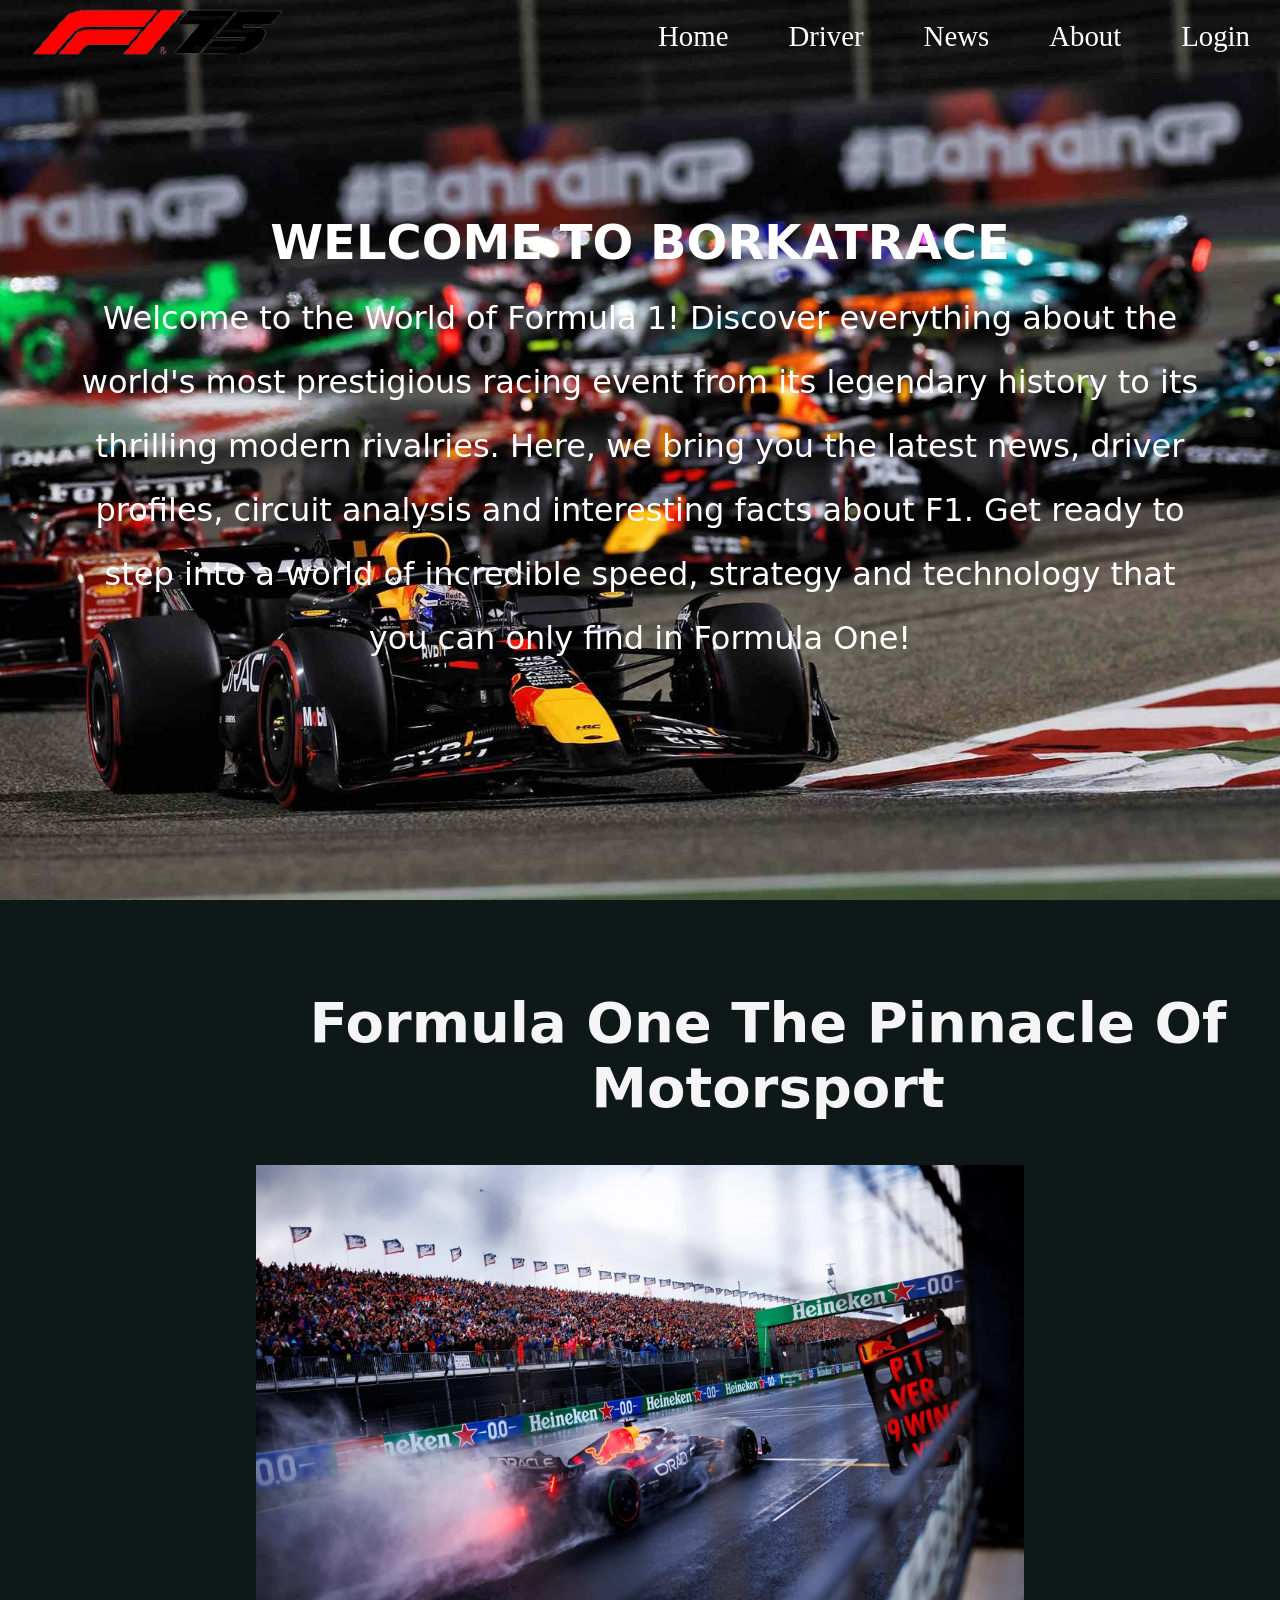
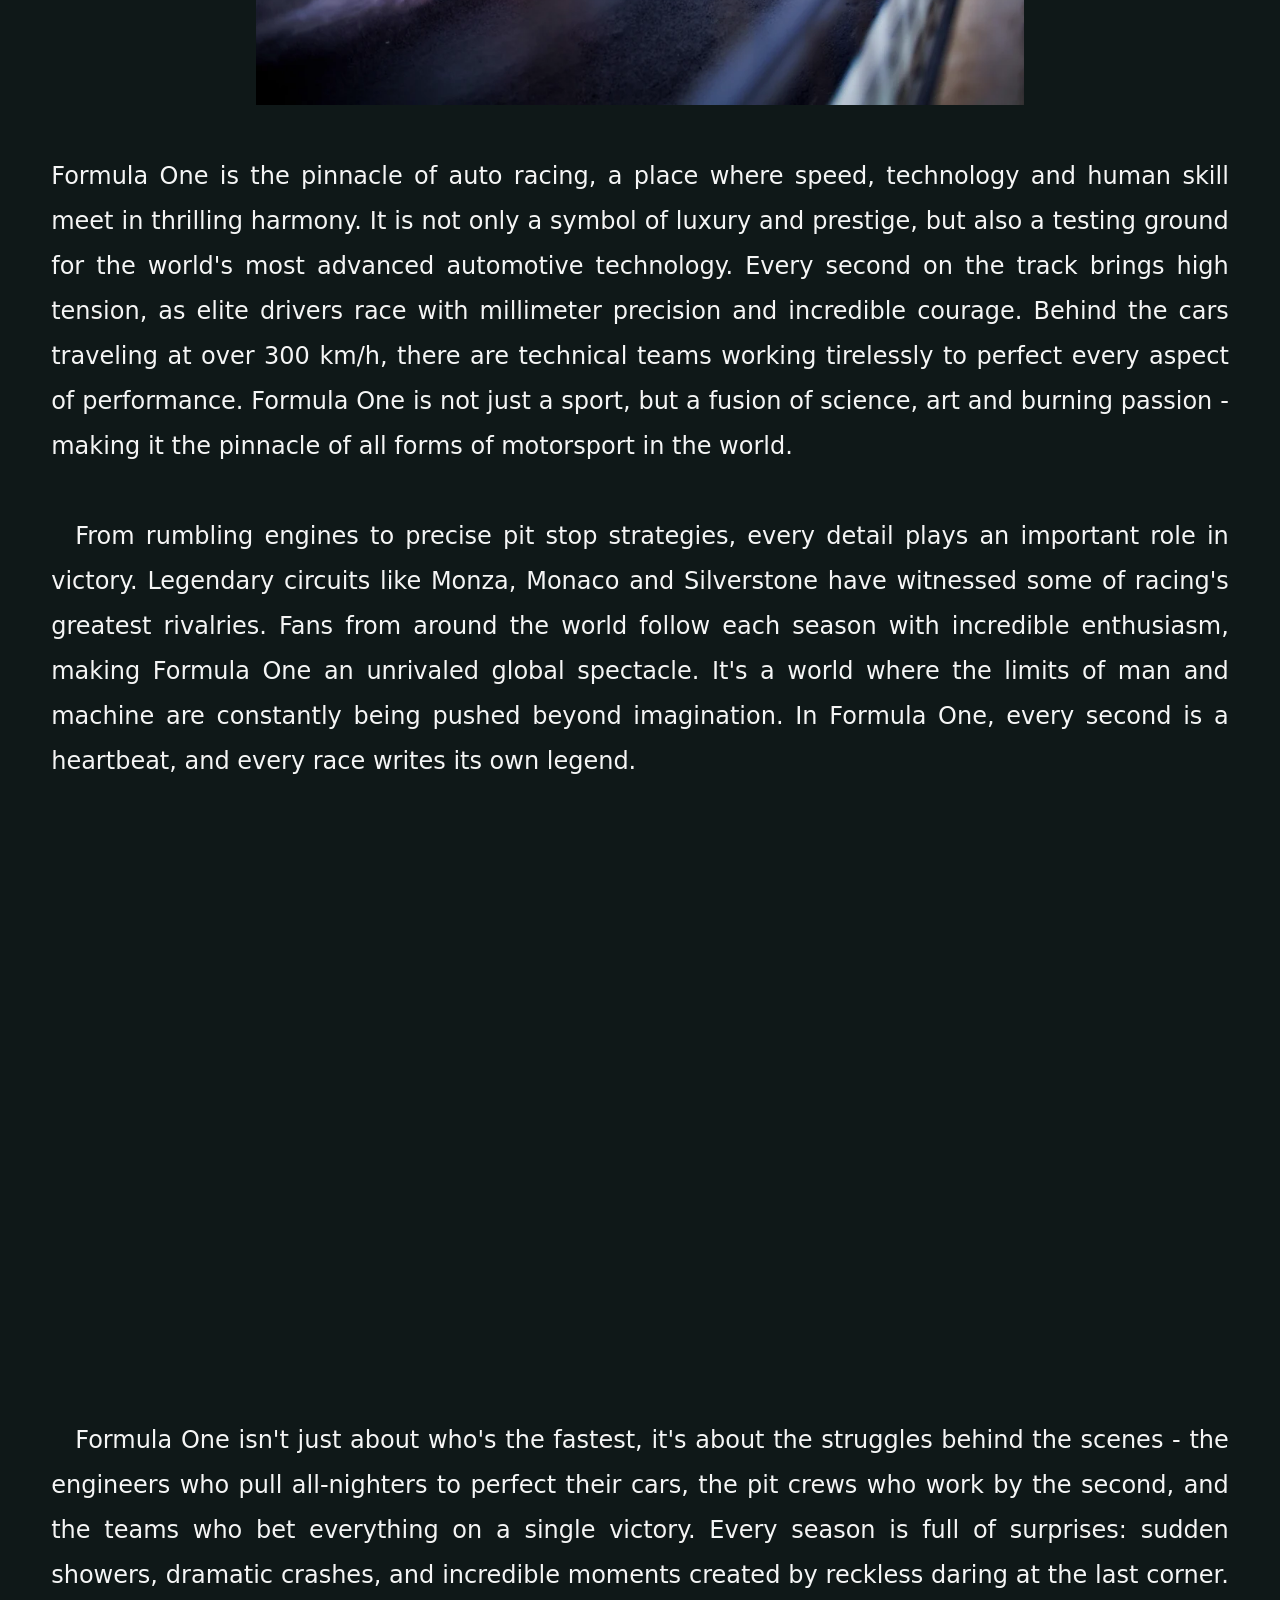
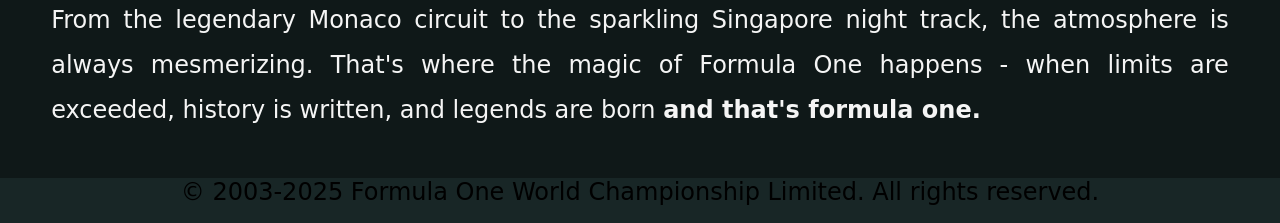
==== index.html @ 1b0d959b "First commit and Fixed the logic for the Driver API, flags, and navigation bar" ====
<!DOCTYPE html>
<html lang="en">
  <head>
    <meta charset="UTF-8" />
    <meta name="viewport" content="width=device-width, initial-scale=1.0" />
    <meta name="description" content="Welcome to BorkatRace - The ultimate Formula 1 portal with news, live driver standings, technical analysis, and racing insights." />
    <title>Home - BorkatRace</title>
    <link rel="stylesheet" href="CSS/style-one.css">
    <link rel="stylesheet" href="CSS/style-responsive.css">
  </head>
  <body>
    <header>
      <nav id="navbar">
        <ul class="side">
          <li>
            <a href="#" aria-label="Close menu"><img src="IMG/close-putih.svg" alt="tutup" /></a>
          </li>
          <li><a href="index.html">Home</a></li>
          <li><a href="HTML/driver.html">Driver</a></li>
          <li><a href="HTML/news.html">News</a></li>
          <li><a href="HTML/about.html">About</a></li>
          <li><a href="HTML/login.html">Login</a></li>
        </ul>
        <ul>
          <li>
            <a href="index.html"><img class="logo-f1" src="IMG/f1_75-removebg-preview.png" alt="F1 Logo" /></a>
          </li>
          <li class="hide-on-mobile"><a href="index.html">Home</a></li>
          <li class="hide-on-mobile"><a href="HTML/driver.html">Driver</a></li>
          <li class="hide-on-mobile"><a href="HTML/news.html">News</a></li>
          <li class="hide-on-mobile"><a href="HTML/about.html">About</a></li>
          <li class="hide-on-mobile"><a href="HTML/login.html">Login</a></li>
          <li class="daftar-menu">
            <a href="#" aria-label="Open menu"><img src="IMG/menu-putih.svg" alt="menu" /></a>
          </li>
        </ul>
      </nav>
    </header>
    <main>
      <section class="opening">
        <div class="opening2">
          <div class="opening3">
            <h1 class="judul-atas">Welcome To BorkatRace</h1>
            <div class="opening4">
              <p class="paragraf-pertama">
                Welcome to the World of Formula 1! Discover everything about the world's most prestigious racing event from its legendary history to its thrilling modern rivalries. Here, we bring you the latest news, driver profiles, circuit
                analysis and interesting facts about F1. Get ready to step into a world of incredible speed, strategy and technology that you can only find in Formula One!
              </p>
            </div>
          </div>
        </div>
      </section>
      <section class="video">
        <div class="video1">
          <h2 class="judul-bawah">Formula One The Pinnacle Of Motorsport</h2>
          <div class="foto">
            <img src="IMG/redbull-racing-4k.webp" alt="Red Bull Racing F1 Car" />
          </div>
          <p class="pertama">
            Formula One is the pinnacle of auto racing, a place where speed, technology and human skill meet in thrilling harmony. It is not only a symbol of luxury and prestige, but also a testing ground for the world's most advanced
            automotive technology. Every second on the track brings high tension, as elite drivers race with millimeter precision and incredible courage. Behind the cars traveling at over 300 km/h, there are technical teams working tirelessly
            to perfect every aspect of performance. Formula One is not just a sport, but a fusion of science, art and burning passion - making it the pinnacle of all forms of motorsport in the world.
          </p>
          <p class="kedua">
            From rumbling engines to precise pit stop strategies, every detail plays an important role in victory. Legendary circuits like Monza, Monaco and Silverstone have witnessed some of racing's greatest rivalries. Fans from around the
            world follow each season with incredible enthusiasm, making Formula One an unrivaled global spectacle. It's a world where the limits of man and machine are constantly being pushed beyond imagination. In Formula One, every second
            is a heartbeat, and every race writes its own legend.
          </p>
          <video class="video-bg" autoplay muted loop playsinline preload="metadata">
            <source src="IMG/zzz-zzz.mp4" type="video/mp4" />
            Browser Anda tidak mendukung video.
          </video>
          <p class="ketiga">
            Formula One isn't just about who's the fastest, it's about the struggles behind the scenes - the engineers who pull all-nighters to perfect their cars, the pit crews who work by the second, and the teams who bet everything on a
            single victory. Every season is full of surprises: sudden showers, dramatic crashes, and incredible moments created by reckless daring at the last corner. From the legendary Monaco circuit to the sparkling Singapore night track,
            the atmosphere is always mesmerizing. That's where the magic of Formula One happens - when limits are exceeded, history is written, and legends are born <b>and that's formula one.</b>
          </p>
        </div>
      </section>
    </main>
    <footer class="footer-element">
      <p>&copy; 2003-2025 Formula One World Championship Limited. All rights reserved.</p>
    </footer>
    <script src="JS/index.js"></script>
  </body>
</html>
---- CSS/style-one.css ----
/* HALAMAN UTAMA */

* {
  margin: 0;
  padding: 0;
  box-sizing: border-box;
}
body {
  font-family: system-ui, -apple-system, BlinkMacSystemFont, 'Segoe UI', Roboto, Oxygen, Ubuntu, Cantarell, 'Open Sans', 'Helvetica Neue', sans-serif;
  min-height: 100vh;
  max-width: 100%;
  background-color: #cccccc;
}
/* navigation */
.logo-f1 {
  height: 20vh;
  width: 20vw;
}
nav {
  font-family: Georgia, "Times New Roman", Times, serif;
  position: fixed;
  width: 100vw;
  box-shadow: 3px 3px 5px rgba(0, 0, 0, 0.1);
  background: rgba(255, 255, 255, 0);
  z-index: 999;
  transition: top 0.3s;
}
nav ul {
  width: 100%;
  list-style: none;
  display: flex;
  justify-content: flex-end;
  align-items: center;
}
nav li {
  height: 8vh;
  font-size: 5rem;
}
nav ul li a {
  height: 100%;
  padding: 0 30px;
  text-decoration: none;
  display: flex;
  align-items: center;
  color: #ffffff;
  font-size: 1.8rem;
}
nav a:hover {
  background-color: rgba(255, 255, 255, 0);
  color: rgb(43, 174, 255);
  border-bottom: solid;
}
nav li:first-child {
  margin-right: auto;
}
/* side */
.side {
  position: fixed;
  top: 0;
  right: 0;
  height: 100vh;
  width: 250px;
  z-index: 999;
  background-color: #ffffff00;
  backdrop-filter: blur(10px);
  box-shadow: -10px 0 10 px rgba(0, 0, 0, 0.2);
  display: none;
  flex-direction: column;
  align-items: flex-start;
  justify-content: flex-start;
}
.side li {
  width: 100%;
}
.side a {
  width: 100%;
  
}
.daftar-menu {
  display: none;
}
/* navigation end*/
/* background pertama */
.opening .opening2 .opening3 {
  background: linear-gradient(rgba(0, 0, 0, 0.3), rgba(0, 0, 0, 0.3));
  background: url("../IMG/backgroundmain.jpg") no-repeat;
  min-height: 100vh;
  min-width: 80vw;
  display: flex;
  flex-direction: column;
  align-items: center;
  justify-content: center;
  padding: 2rem;
  background-size: cover !important;
  background-position: center !important;
}
.opening .opening2 .opening3 .opening4 {
  text-align: center;
  max-width: 70rem;
}
.opening .opening2 .opening3 .paragraf-pertama {
  font-size: 2.5rem;
  font-weight: lighter;
  line-height: 1.8em;
  color: #ffffff;
  padding: 1rem 0;
}
.opening .opening2 .opening3 .judul-atas {
  font-size: 3rem;
  color: #ffffff;
  text-transform: uppercase;
  transition-delay: 0.2s;
}
/* background pertama */
/* video pada halaman utama*/
.video .video1 {
  background-color: rgb(15, 24, 24);
  min-width: 80vw;
}
/* video */
.video .video1 video {
  position: relative;
  left: 15vw;
  top: 5vh;
  width: 70vw;
  height: 60vh;
  z-index: 1;
}
/* video */
/* judul pinacle */
.video .video1 .judul-bawah {
  position: relative;
  top: 10vh;
  display: flex;
  padding-left: 13vw;
  font-size: 4.5rem;
  color: #f5f5f5;
}
/* judul pinacle */
.video .video1 .foto img {
  position: relative;
  left: 20vw;
  height: 60vh;
  width: 60vw;
  top: 15vh;
}
/* paragraf pertama */
.video .video1 .pertama {
  position: relative;
  padding-left: 4vw;
  padding-right: 4vw;
  padding-top: 20vh;
  line-height: 5vh;
  text-align: justify;
  color: #f5f5f5;
  font-size: 1.5rem;
}
/* paragraf pertama */
/* paragraf kedua */
.video .video1 .kedua {
  position: relative;
  padding-left: 4vw;
  padding-right: 4vw;
  padding-top: 5vh;
  text-indent: 1.5rem;
  line-height: 5vh;
  text-align: justify;
  color: #f5f5f5;
  font-size: 1.5rem;
}
/* paragraf kedua */
/* paragraf ketiga */
.video .video1 .ketiga {
  position: relative;
  padding-left: 4vw;
  padding-right: 4vw;
  padding-top: 10vh;
  padding-bottom: 5vh;
  text-indent: 1.5rem;
  line-height: 5vh;
  text-align: justify;
  color: #f5f5f5;
  font-size: 1.5rem;
}
/* paragraf ketiga */
/* image end */
.footer-element {
  background-color: rgb(24, 38, 38);
}
.footer-element p {
  font-size: 1.5rem;
  height: 5vh;
  text-align: center;
  vertical-align: middle;
}
/* footer end */
---- CSS/style-responsive.css ----
@media (max-width: 780px) {
  /* NAVIGATION BAR */
  .hide-on-mobile {
    display: none;
  }
  .daftar-menu {
    display: block;
    color: #f5f5f5;
  }
  .side {
    width: 100%;
  }
  .logo-f1 {
    width: 30vw;
  }
  /* NAVIGATION BAR */
}
@media (max-width: 320px) {
  /* HALAMAN HOME */
  .opening .opening2 .opening3 .opening4 .paragraf-pertama {
    font-size: 1rem;
    line-height: 1.5rem;
  }
  .opening .opening2 .opening3 .judul-atas {
    font-size: 2rem;
  }
  .video .video1 .judul-bawah {
    font-size: 2rem;
  }
  .video .video1 .foto img {
    position: relative;
    left: 10vw;
    height: 35vh;
    width: 82vw;
    top: 15vh;
  }
  .video .video1 .pertama {
    position: relative;
    padding-left: 4vw;
    padding-right: 4vw;
    padding-top: 20vh;
    text-indent: 1.5rem;
    text-align: justify;
    font-size: 1rem;
    font-weight: 100;
    line-height: 1.2rem;
    text-align: center;
  }
  .video .video1 .kedua {
    position: relative;
    padding-left: 4vw;
    padding-right: 4vw;
    padding-top: 10vh;
    text-indent: 1.5rem;
    text-align: justify;
    font-size: 1rem;
    font-weight: 100;
    line-height: 1.2rem;
    text-align: center;
  }
  .video .video1 .ketiga {
    position: relative;
    padding-left: 4vw;
    padding-right: 4vw;
    padding-top: 10vh;
    text-indent: 1.5rem;
    text-align: justify;
    font-size: 1rem;
    font-weight: 100;
    line-height: 1.2rem;
    text-align: center;
  }
  .video .video1 video {
    position: relative;
    left: 10vw;
    height: 35vh;
    width: 82vw;
    top: vh;
  }
  footer {
    height: 10vh;
  }
  .footer-element p {
    font-size: 1em;
    text-align: center;
  }
  /* HALAMAN HOME */
  /* HALAMAN DRIVER */
  main .background-table .background-table2 .cover-table table th,
  td {
    font-size: 1px;
  }
  h2 {
    position: relative;
    padding-left: 1vw;
    top: 8vh;
    text-align: center;
    padding-bottom: 5vh;
    font-size: 1.5rem;
  }
  h3 {
    padding-top: 7vh;
    padding-bottom: 2vh;
    padding-left: 5vw;
    font-size: 1.2rem;
    text-align: center;
  }
  ul .fact-inside {
    text-indent: 1.5rem;
    padding-left: 7vw;
    padding-right: 10vw;
    font-size: 1rem;
    text-align: center;
  }
  /* HALAMAN DRIVER */
  /* HALAMAN NEWS */
  .news-cover1 .news-cover2 h1 {
    position: relative;
    top: 10vh;
    padding-left: 6vw;
    font-size: 2rem;
    text-align: center;
  }
  main section .main-foto {
    position: relative;
    top: 18vh;
    padding-left: 6vw;
    width: 95vw;
    height: 30vh;
  }
  main section .second-foto {
    position: relative;
    width: 90vw;
    left: 5vw;
  }
  .news-cover1 .news-cover2 p {
    padding-left: 5vw;
    padding-top: 20vh;
    padding-bottom: 10vh;
    line-height: 4.5vh;
    font-size: 1rem;
    font-weight: 400;
    text-align: start;
  }
  /* HALAMAN NEWS */
  /* HALAMAN ABOUT */
  .about-satu .about-dua h2 {
    font-size: 1.5rem;
  }
  .about-satu .about-dua p {
    padding-left: 4vw;
    padding-right: 4vw;
    font-size: 1rem;
    text-align: center;
  }
  .about-satu .about-dua .paragraf-about {
    padding-top: 5vh;
  }
  .about-satu .kritik-saran .kritik-saran1 h2 {
    font-size: 1.5rem;
    position: relative;
    left: 0;
  }
  .about-satu .kritik-saran .kritik-saran1 .type-pertama {
    font-size: 1em;
    min-width: 40vw;
    left: 0vw;
  }
  .about-satu .kritik-saran button {
    font-size: 10px;
    width: 10vw;
  }
  .about-satu .kritik-saran .kritik-saran1 .text-area {
    font-size: 1rem;
    width: 40vw;
    max-height: 25vh;
  }
  .about-satu .about-dua p {
    padding-left: 4vw;
    padding-right: 4vw;
    font-size: 1.2rem;
    text-align: center;
  }
  .about-satu .kritik-saran .kritik-saran1 {
    position: relative;
    width: 50vw;
    left: 0;
  }
  .about-satu .about-dua .paragraf-about p {
    padding-left: 0vw;
    padding-right: 0vw;
    font-size: 1rem;
  }
  .about-satu .about-dua h2 {
    padding-right: 0vw;
    padding-left: 0vw;
    font-size: 1rem;
  }
  .about-satu .kritik-saran .kritik-saran1 input::placeholder {
    font-size: 11px;
  }
  .about-satu .kritik-saran .kritik-saran1 textarea::placeholder {
    font-size: 11px;
  }
  /* HALAMAN ABOUT */
}

@media (min-width: 1024px) {
  /* HALAMAN HOME */
  .opening .opening2 .opening3 .opening4 .paragraf-pertama {
    font-size: 2rem;
    line-height: 2em;
  }
  .video .video1 .judul-bawah {
    position: relative;
    top: 10vh;
    display: flex;
    padding-left: 20vw;
    font-size: 3.5rem;
    text-align: center;
  }
  .footer-element p {
    font-size: 1.5rem;
  }
  /* HALAMAN HOME */
  /* HALAMAN NEWS */
  .news-cover1 .news-cover2 h1 {
    position: absolute;
    font-size: 5rem;
    top: 20vh;
  }
  /* HALAMAN NEWS */
  /* HALAMAN ABOUT */
  .about-satu .about-dua h2 {
    font-size: 2rem;
  }
  .about-satu .about-dua p {
    padding-left: 4vw;
    padding-right: 4vw;
    font-size: 1.5rem;
    text-align: center;
  }
  .kritik-saran .kritik-saran1 h2 {
    position: relative;
    left: 8vw;
    font-size: 2rem;
  }
  .about-satu .kritik-saran .type-pertama {
    font-size: 1rem;
  }
  .about-satu .kritik-saran button {
    font-size: 1em;
  }
  .about-satu .kritik-saran .text-area {
    font-size: 1rem;
  }
  /* HALAMAN ABOUT */
}
@media (max-width: 480px) {
  /* HALAMAN NEWS */
  .news-cover1 .news-cover2 h1 {
    position: relative;
    top: 10vh;
    padding-left: 6vw;
    font-size: 2rem;
    text-align: center;
  }
  main section .main-foto {
    position: relative;
    top: 18vh;
    padding-left: 6vw;
    width: 95vw;
    height: 30vh;
  }
  main section .second-foto {
    position: relative;
    width: 90vw;
    left: 5vw;
  }
  .news-cover1 .news-cover2 p {
    padding-left: 5vw;
    padding-top: 20vh;
    padding-bottom: 10vh;
    line-height: 4.5vh;
    font-size: 1rem;
    font-weight: 400;
    text-align: start;
  }
  /* HALAMAN NEWS */
  /* Halaman about */
  .about-satu .about-dua h2 {
    font-size: 1.5rem;
  }
  .about-satu .about-dua p {
    padding-left: 4vw;
    padding-right: 4vw;
    font-size: 1rem;
    text-align: center;
  }
  .about-satu .kritik-saran .kritik-saran1 {
    min-width: 70vw;
    min-height: 70vh;
    left: 15vw;
  }
  .kritik-saran .kritik-saran1 h2 {
    position: relative;
    font-size: 1.5rem;
  }
  .about-satu .kritik-saran .type-pertama {
    width: 30vw;
    left: 15vw;
  }
  .about-satu .kritik-saran button {
    min-width: 15vw;
    min-height: 4vw;
    font-size: 12px;
  }
  .about-satu .kritik-saran .text-area {
    width: 20vw;
    height: 25vh;
    left: 5vw;
  }
  .opening .opening2 .opening3 .opening4 .paragraf-pertama {
    font-size: 1.2rem;
  }
  .opening .opening2 .opening3 .judul-atas {
    font-size: 1.5rem;
  }
  .about-satu .kritik-saran .kritik-saran1 input::placeholder {
    font-size: 12px;
  }
  .about-satu .kritik-saran .kritik-saran1 textarea::placeholder {
    font-size: 12px;
  }
  /* Halaman about */
  /* HALAMAN DRIVER */
  main .background-table .background-table2 .cover-table table {
    max-width: 10vw;
  }
  main .background-table .background-table2 .cover-table table th,
  td {
    font-size: 1rem;
  }
  main .fact .fact-first ul h3 {
    font-size: 1.5rem;
  }
  main .fact .fact-first ul li {
    font-size: 1rem;
  }
  main header .judul-fact {
    font-size: 2rem;
  }
  /* HALAMAN DRIVER */
  /* HALAMAN HOME */
  .video .video1 .foto img {
    width: 72vw;
    left: 15vw;
    height: 40vh;
  }
  .video .video1 .judul-bawah {
    font-size: 2rem;
    left: 0;
  }
  .video .video1 .pertama {
    font-size: 1rem;
  }
  .video .video1 .kedua {
    font-size: 1rem;
  }
  .video .video1 .ketiga {
    font-size: 1rem;
  }
  .footer-element p {
    font-size: 1rem;
  }
  /* HALAMAN HOME */
}
@media (max-width: 768px) {
  /* HALAMAN ABOUT */
  .kritik-saran .kritik-saran1 h2 {
    position: relative;
    left: 15vw;
    font-size: 1.8rem;
  }
  .about-satu .kritik-saran .type-pertama {
    font-size: 1em;
    min-width: 25vw;
    left: 10vw;
  }
  .about-satu .kritik-saran button {
    font-size: 10px;
    width: 10vw;
  }
  .about-satu .kritik-saran .text-area {
    font-size: 1rem;
    min-width: 35vw;
    min-height: 15vw;
    left: 5vw;
  }
  .about-satu .about-dua h2 {
    font-size: 2rem;
  }
  .about-satu .about-dua p {
    padding-left: 4vw;
    padding-right: 4vw;
    font-size: 1.2rem;
    text-align: center;
  }
  .about-satu .kritik-saran .kritik-saran1 {
    min-width: 45vw;
    min-height: 65vh;
    left: 30vw;
  }
  /* HALAMAN ABOUT */
  /* HALAMAN NEWS */
  main .news-cover1 .news-cover2 h1 {
    font-size: 3rem;
  }
  /* HALAMAN NEWS */
  /* HALAMAN HOME */
  .opening .opening2 .opening3 .opening4 .paragraf-pertama {
    font-size: 1.5rem;
  }
  .video .video1 .pertama {
    font-size: 1rem;
  }
  .video .video1 .kedua {
    font-size: 1rem;
  }
  .video .video1 .ketiga {
    font-size: 1rem;
  }
  .video .video1 .judul-bawah {
    font-size: 2.5rem;
  }
  .footer-element p {
    font-size: 1rem;
  }
  /* HALAMAN HOME */
  /* HALAMAN DRIVER */
  main .background-table .background-table2 .cover-table table th,
  td {
    font-size: 1rem;
  }
  main .fact .fact-first ul h3 {
    font-size: 1.5rem;
  }
  main .fact .fact-first ul li {
    font-size: 1rem;
  }
  main header .judul-fact {
    font-size: 2rem;
  }
  /* HALAMAN DRIVER */
  /* HALAMAN NEWS */
  .news-cover1 .news-cover2 p {
    font-size: 1.2rem;
  }
  /* HALAMAN NEWS */
  /* HALAMAN ABOUT */
  .about-satu .kritik-saran .kritik-saran1 input::placeholder {
    font-size: 11px;
  }
  .about-satu .kritik-saran .kritik-saran1 textarea::placeholder {
    font-size: 11px;
  }
  /* HALAMAN ABOUT */
}
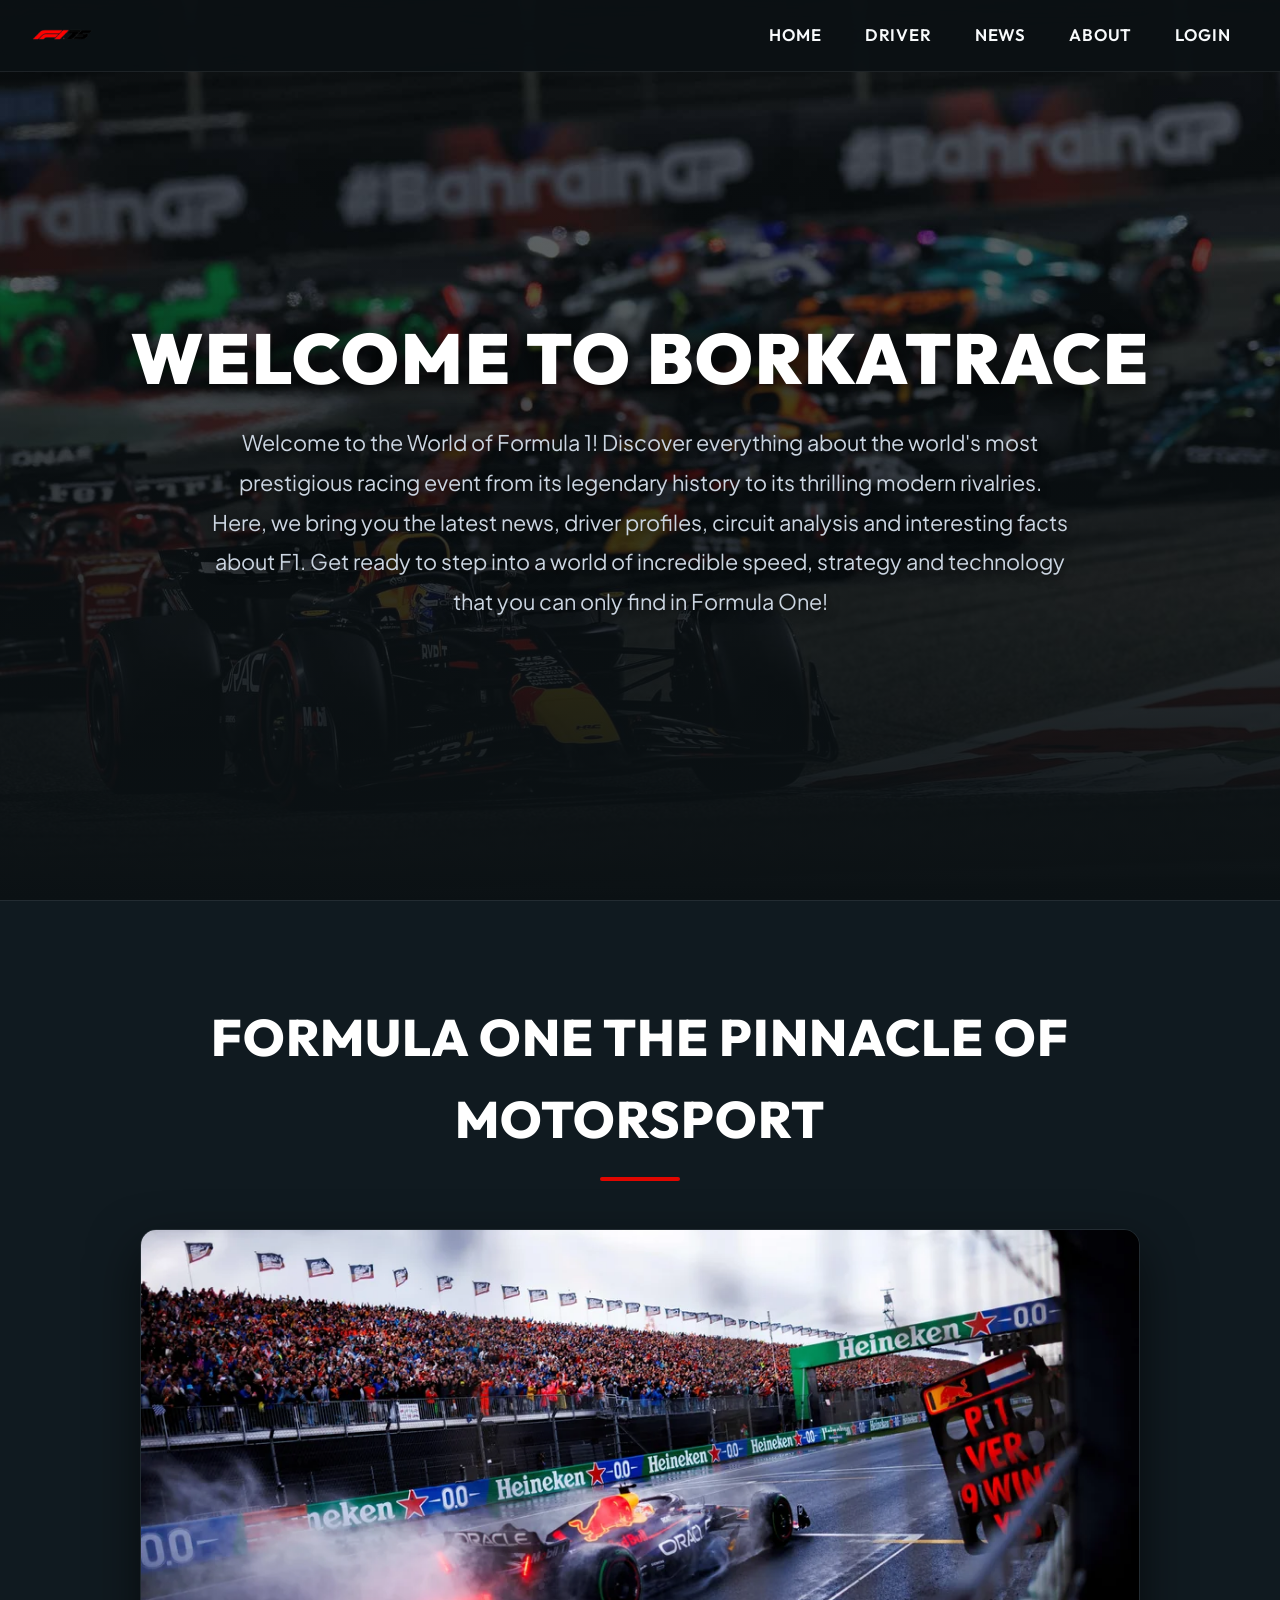
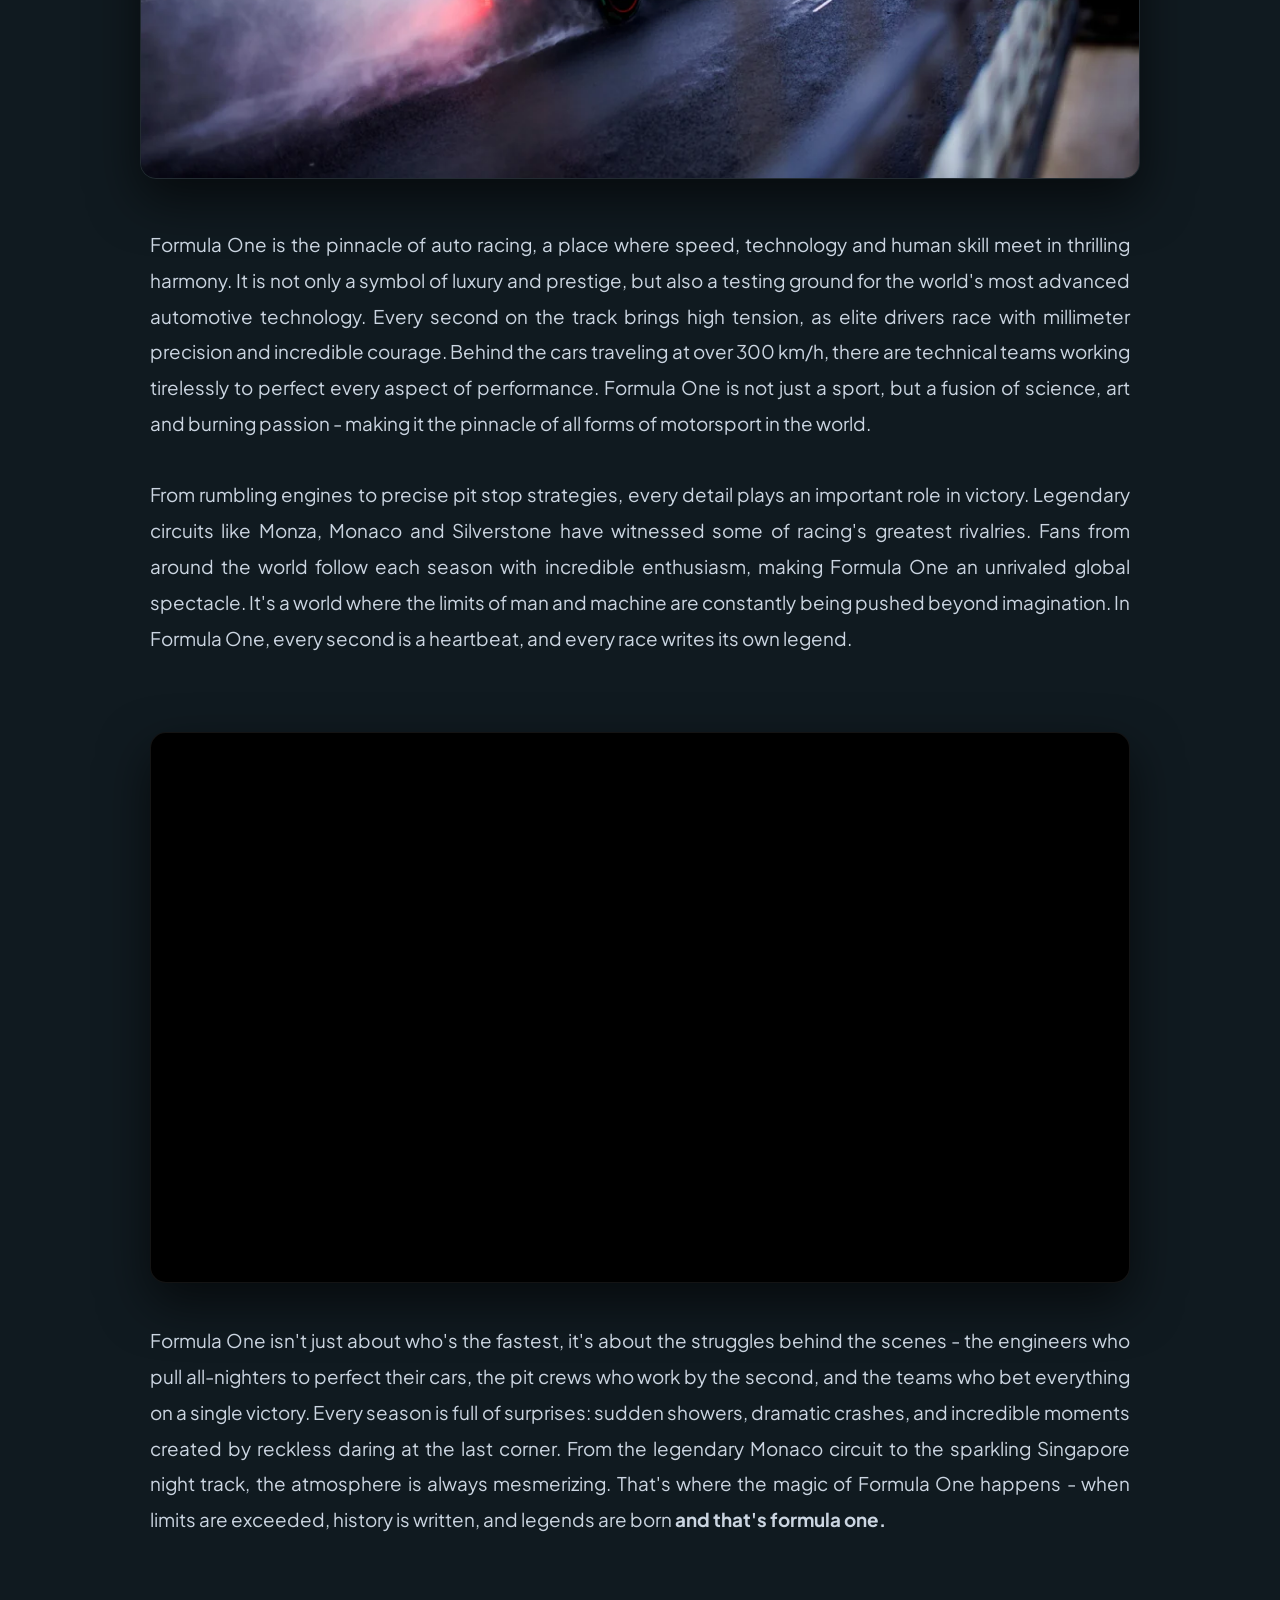
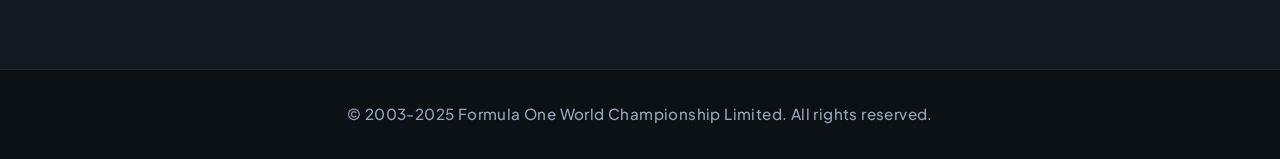
==== commit 708c36ba: "Update Search" ====
--- a/index.html
+++ b/index.html
@@ -9,33 +9,45 @@
     <link rel="stylesheet" href="CSS/style-responsive.css">
   </head>
   <body>
-    <header>
-      <nav id="navbar">
-        <ul class="side">
-          <li>
-            <a href="#" aria-label="Close menu"><img src="IMG/close-putih.svg" alt="tutup" /></a>
-          </li>
+    <!-- Site Header with Decoupled Mobile Sidebar -->
+    <header class="site-header">
+      <nav class="navbar" id="navbar">
+        <div class="nav-container">
+          <a href="index.html" class="nav-logo" aria-label="BorkatRace Home">
+            <img class="logo-f1" src="IMG/f1_75-removebg-preview.png" alt="F1 Logo" />
+          </a>
+          <ul class="nav-links">
+            <li><a href="index.html">Home</a></li>
+            <li><a href="HTML/driver.html">Driver</a></li>
+            <li><a href="HTML/news.html">News</a></li>
+            <li><a href="HTML/about.html">About</a></li>
+            <li><a href="HTML/login.html">Login</a></li>
+          </ul>
+          <button class="menu-toggle-btn" id="menu-toggle-btn" aria-label="Open mobile menu" aria-expanded="false">
+            <img src="IMG/menu-putih.svg" alt="Menu" />
+          </button>
+        </div>
+      </nav>
+
+      <!-- Mobile Sidebar Drawer (Closed by Default) -->
+      <aside class="mobile-sidebar" id="mobile-sidebar" aria-hidden="true">
+        <div class="sidebar-header">
+          <span class="sidebar-title">Menu</span>
+          <button class="sidebar-close-btn" id="sidebar-close-btn" aria-label="Close mobile menu">
+            <img src="IMG/close-putih.svg" alt="Tutup" />
+          </button>
+        </div>
+        <ul class="sidebar-links">
           <li><a href="index.html">Home</a></li>
           <li><a href="HTML/driver.html">Driver</a></li>
           <li><a href="HTML/news.html">News</a></li>
           <li><a href="HTML/about.html">About</a></li>
           <li><a href="HTML/login.html">Login</a></li>
         </ul>
-        <ul>
-          <li>
-            <a href="index.html"><img class="logo-f1" src="IMG/f1_75-removebg-preview.png" alt="F1 Logo" /></a>
-          </li>
-          <li class="hide-on-mobile"><a href="index.html">Home</a></li>
-          <li class="hide-on-mobile"><a href="HTML/driver.html">Driver</a></li>
-          <li class="hide-on-mobile"><a href="HTML/news.html">News</a></li>
-          <li class="hide-on-mobile"><a href="HTML/about.html">About</a></li>
-          <li class="hide-on-mobile"><a href="HTML/login.html">Login</a></li>
-          <li class="daftar-menu">
-            <a href="#" aria-label="Open menu"><img src="IMG/menu-putih.svg" alt="menu" /></a>
-          </li>
-        </ul>
-      </nav>
+      </aside>
+      <div class="sidebar-backdrop" id="sidebar-backdrop"></div>
     </header>
+
     <main>
       <section class="opening">
         <div class="opening2">
@@ -50,6 +62,7 @@
           </div>
         </div>
       </section>
+
       <section class="video">
         <div class="video1">
           <h2 class="judul-bawah">Formula One The Pinnacle Of Motorsport</h2>
@@ -78,9 +91,11 @@
         </div>
       </section>
     </main>
+
     <footer class="footer-element">
       <p>&copy; 2003-2025 Formula One World Championship Limited. All rights reserved.</p>
     </footer>
+
     <script src="JS/index.js"></script>
   </body>
 </html>
--- a/CSS/style-one.css
+++ b/CSS/style-one.css
@@ -1,196 +1,441 @@
-/* HALAMAN UTAMA */
+/* ===================================================
+   BORKATRACE - GLOBAL DESIGN SYSTEM & MAIN STYLES
+   =================================================== */
+
+@import url('https://fonts.googleapis.com/css2?family=Outfit:wght@400;500;600;700;800;900&family=Plus+Jakarta+Sans:wght@400;500;600;700&display=swap');
+
+:root {
+  --f1-red: #e10600;
+  --f1-red-hover: #ff1e19;
+  --f1-black: #0b1114;
+  --f1-dark: #101a20;
+  --f1-surface: #17242c;
+  --f1-card-bg: rgba(23, 36, 44, 0.85);
+  --f1-border: rgba(255, 255, 255, 0.08);
+  --f1-border-focus: rgba(225, 6, 0, 0.5);
+  --text-main: #f8fafc;
+  --text-secondary: #cbd5e1;
+  --text-muted: #94a3b8;
+  --font-heading: 'Outfit', -apple-system, BlinkMacSystemFont, sans-serif;
+  --font-body: 'Plus Jakarta Sans', -apple-system, BlinkMacSystemFont, sans-serif;
+  --nav-height: 72px;
+  --transition: all 0.25s cubic-bezier(0.16, 1, 0.3, 1);
+}
 
 * {
   margin: 0;
   padding: 0;
   box-sizing: border-box;
 }
+
+html {
+  scroll-behavior: smooth;
+}
+
 body {
-  font-family: system-ui, -apple-system, BlinkMacSystemFont, 'Segoe UI', Roboto, Oxygen, Ubuntu, Cantarell, 'Open Sans', 'Helvetica Neue', sans-serif;
+  font-family: var(--font-body);
+  background-color: var(--f1-black);
+  color: var(--text-main);
   min-height: 100vh;
-  max-width: 100%;
-  background-color: #cccccc;
-}
-/* navigation */
+  line-height: 1.6;
+  overflow-x: hidden;
+}
+
+body.nav-locked {
+  overflow: hidden;
+}
+
+/* ===================================================
+   GLOBAL NAVIGATION BAR (DECOUPLED ARCHITECTURE)
+   =================================================== */
+
+.site-header {
+  position: relative;
+  z-index: 1000;
+}
+
+.navbar {
+  position: fixed;
+  top: 0;
+  left: 0;
+  width: 100%;
+  height: var(--nav-height);
+  background: rgba(11, 17, 20, 0.92);
+  backdrop-filter: blur(16px);
+  -webkit-backdrop-filter: blur(16px);
+  border-bottom: 1px solid var(--f1-border);
+  z-index: 1000;
+  transition: transform 0.3s ease, background 0.3s ease;
+  transform: translateY(0);
+}
+
+.navbar.navbar-hidden {
+  transform: translateY(-100%);
+}
+
+.nav-container {
+  width: 100%;
+  max-width: 1280px;
+  height: 100%;
+  margin: 0 auto;
+  padding: 0 2rem;
+  display: flex;
+  align-items: center;
+  justify-content: space-between;
+}
+
+.nav-logo {
+  display: flex;
+  align-items: center;
+  text-decoration: none;
+}
+
 .logo-f1 {
-  height: 20vh;
-  width: 20vw;
-}
-nav {
-  font-family: Georgia, "Times New Roman", Times, serif;
-  position: fixed;
-  width: 100vw;
-  box-shadow: 3px 3px 5px rgba(0, 0, 0, 0.1);
-  background: rgba(255, 255, 255, 0);
-  z-index: 999;
-  transition: top 0.3s;
-}
-nav ul {
-  width: 100%;
+  height: 38px;
+  width: auto;
+  object-fit: contain;
+  transition: var(--transition);
+  display: block;
+}
+
+.logo-f1:hover {
+  transform: scale(1.05);
+}
+
+/* Desktop Navigation Links */
+.nav-links {
+  display: flex;
+  align-items: center;
+  gap: 0.5rem;
   list-style: none;
-  display: flex;
-  justify-content: flex-end;
-  align-items: center;
-}
-nav li {
-  height: 8vh;
-  font-size: 5rem;
-}
-nav ul li a {
-  height: 100%;
-  padding: 0 30px;
+  margin: 0;
+  padding: 0;
+}
+
+.nav-links li a {
+  color: var(--text-main);
   text-decoration: none;
-  display: flex;
-  align-items: center;
-  color: #ffffff;
-  font-size: 1.8rem;
-}
-nav a:hover {
-  background-color: rgba(255, 255, 255, 0);
-  color: rgb(43, 174, 255);
-  border-bottom: solid;
-}
-nav li:first-child {
-  margin-right: auto;
-}
-/* side */
-.side {
+  font-family: var(--font-heading);
+  font-weight: 600;
+  font-size: 1.05rem;
+  text-transform: uppercase;
+  letter-spacing: 0.8px;
+  padding: 0.6rem 1.1rem;
+  border-radius: 6px;
+  position: relative;
+  transition: var(--transition);
+}
+
+.nav-links li a:hover {
+  color: var(--f1-red);
+  background: rgba(225, 6, 0, 0.08);
+}
+
+.nav-links li a::after {
+  content: '';
+  position: absolute;
+  bottom: 4px;
+  left: 50%;
+  width: 0;
+  height: 2px;
+  background-color: var(--f1-red);
+  transition: var(--transition);
+  transform: translateX(-50%);
+}
+
+.nav-links li a:hover::after {
+  width: 60%;
+}
+
+/* Mobile Hamburger Button (Header Top Right) */
+.menu-toggle-btn {
+  display: none;
+  background: transparent;
+  border: none;
+  cursor: pointer;
+  padding: 8px;
+  border-radius: 8px;
+  align-items: center;
+  justify-content: center;
+  transition: var(--transition);
+}
+
+.menu-toggle-btn:hover {
+  background: rgba(255, 255, 255, 0.08);
+}
+
+.menu-toggle-btn img {
+  width: 28px;
+  height: 28px;
+  display: block;
+}
+
+/* ===================================================
+   MOBILE SIDEBAR DRAWER (CLOSED BY DEFAULT)
+   =================================================== */
+
+.mobile-sidebar {
   position: fixed;
   top: 0;
   right: 0;
   height: 100vh;
-  width: 250px;
-  z-index: 999;
-  background-color: #ffffff00;
-  backdrop-filter: blur(10px);
-  box-shadow: -10px 0 10 px rgba(0, 0, 0, 0.2);
-  display: none;
+  width: 300px;
+  max-width: 85vw;
+  background: rgba(15, 24, 30, 0.98);
+  backdrop-filter: blur(24px);
+  -webkit-backdrop-filter: blur(24px);
+  border-left: 1px solid var(--f1-border);
+  box-shadow: -12px 0 40px rgba(0, 0, 0, 0.7);
+  z-index: 1100;
+  transform: translateX(100%);
+  visibility: hidden;
+  transition: transform 0.3s cubic-bezier(0.16, 1, 0.3, 1), visibility 0.3s ease;
+  display: flex;
   flex-direction: column;
-  align-items: flex-start;
-  justify-content: flex-start;
-}
-.side li {
-  width: 100%;
-}
-.side a {
-  width: 100%;
-  
-}
-.daftar-menu {
-  display: none;
-}
-/* navigation end*/
-/* background pertama */
-.opening .opening2 .opening3 {
-  background: linear-gradient(rgba(0, 0, 0, 0.3), rgba(0, 0, 0, 0.3));
-  background: url("../IMG/backgroundmain.jpg") no-repeat;
-  min-height: 100vh;
-  min-width: 80vw;
-  display: flex;
-  flex-direction: column;
-  align-items: center;
-  justify-content: center;
-  padding: 2rem;
-  background-size: cover !important;
-  background-position: center !important;
-}
-.opening .opening2 .opening3 .opening4 {
-  text-align: center;
-  max-width: 70rem;
-}
-.opening .opening2 .opening3 .paragraf-pertama {
-  font-size: 2.5rem;
-  font-weight: lighter;
-  line-height: 1.8em;
-  color: #ffffff;
-  padding: 1rem 0;
-}
-.opening .opening2 .opening3 .judul-atas {
-  font-size: 3rem;
+  padding: 1.5rem;
+}
+
+.mobile-sidebar.is-open {
+  transform: translateX(0);
+  visibility: visible;
+}
+
+.sidebar-header {
+  display: flex;
+  justify-content: space-between;
+  align-items: center;
+  padding-bottom: 1.2rem;
+  border-bottom: 1px solid var(--f1-border);
+  margin-bottom: 1.5rem;
+}
+
+.sidebar-title {
+  font-family: var(--font-heading);
+  font-size: 1.25rem;
+  font-weight: 800;
   color: #ffffff;
   text-transform: uppercase;
-  transition-delay: 0.2s;
-}
-/* background pertama */
-/* video pada halaman utama*/
+  letter-spacing: 1px;
+}
+
+.sidebar-close-btn {
+  background: transparent;
+  border: none;
+  cursor: pointer;
+  padding: 6px;
+  border-radius: 6px;
+  display: flex;
+  align-items: center;
+  justify-content: center;
+  transition: var(--transition);
+}
+
+.sidebar-close-btn:hover {
+  background: rgba(255, 255, 255, 0.1);
+}
+
+.sidebar-close-btn img {
+  width: 24px;
+  height: 24px;
+}
+
+.sidebar-links {
+  list-style: none;
+  padding: 0;
+  margin: 0;
+  display: flex;
+  flex-direction: column;
+  gap: 0.6rem;
+}
+
+.sidebar-links li a {
+  display: block;
+  width: 100%;
+  padding: 0.9rem 1.2rem;
+  font-family: var(--font-heading);
+  font-size: 1.15rem;
+  font-weight: 600;
+  color: var(--text-main);
+  text-decoration: none;
+  border-radius: 8px;
+  transition: var(--transition);
+}
+
+.sidebar-links li a:hover {
+  background: rgba(225, 6, 0, 0.15);
+  color: var(--f1-red);
+  transform: translateX(4px);
+}
+
+/* Sidebar Backdrop Overlay */
+.sidebar-backdrop {
+  position: fixed;
+  inset: 0;
+  background: rgba(0, 0, 0, 0.65);
+  backdrop-filter: blur(4px);
+  -webkit-backdrop-filter: blur(4px);
+  z-index: 1050;
+  opacity: 0;
+  visibility: hidden;
+  transition: opacity 0.3s ease, visibility 0.3s ease;
+}
+
+.sidebar-backdrop.is-active {
+  opacity: 1;
+  visibility: visible;
+}
+
+/* ===================================================
+   HOMEPAGE: HERO SECTION
+   =================================================== */
+
+.opening {
+  position: relative;
+  min-height: 100vh;
+  display: flex;
+  align-items: center;
+  justify-content: center;
+  background: linear-gradient(180deg, rgba(11, 17, 20, 0.55) 0%, rgba(11, 17, 20, 0.88) 75%, var(--f1-black) 100%),
+              url("../IMG/backgroundmain.jpg") no-repeat center center;
+  background-size: cover;
+  padding: calc(var(--nav-height) + 2rem) 2rem 4rem 2rem;
+}
+
+.opening .opening2 {
+  width: 100%;
+  max-width: 1050px;
+  margin: 0 auto;
+}
+
+.opening .opening3 {
+  text-align: center;
+  display: flex;
+  flex-direction: column;
+  align-items: center;
+}
+
+.opening .judul-atas {
+  font-family: var(--font-heading);
+  font-size: clamp(2.5rem, 5.5vw, 4.4rem);
+  font-weight: 900;
+  text-transform: uppercase;
+  letter-spacing: 2px;
+  color: #ffffff;
+  margin-bottom: 1.5rem;
+  text-shadow: 0 4px 24px rgba(0, 0, 0, 0.85);
+  line-height: 1.15;
+}
+
+.opening .paragraf-pertama {
+  font-size: clamp(1.15rem, 1.8vw, 1.35rem);
+  font-weight: 400;
+  line-height: 1.85;
+  color: var(--text-secondary);
+  max-width: 860px;
+  margin: 0 auto;
+  text-shadow: 0 2px 12px rgba(0, 0, 0, 0.7);
+}
+
+/* ===================================================
+   HOMEPAGE: STORY & VIDEO SECTION
+   =================================================== */
+
+.video {
+  background-color: var(--f1-dark);
+  padding: 6rem 2rem;
+  border-top: 1px solid var(--f1-border);
+}
+
 .video .video1 {
-  background-color: rgb(15, 24, 24);
-  min-width: 80vw;
-}
-/* video */
-.video .video1 video {
+  max-width: 1100px;
+  margin: 0 auto;
+  display: flex;
+  flex-direction: column;
+  align-items: center;
+}
+
+.video .judul-bawah {
+  font-family: var(--font-heading);
+  font-size: clamp(2.2rem, 4vw, 3.2rem);
+  font-weight: 800;
+  text-align: center;
+  color: #ffffff;
+  margin-bottom: 3rem;
   position: relative;
-  left: 15vw;
-  top: 5vh;
-  width: 70vw;
-  height: 60vh;
-  z-index: 1;
-}
-/* video */
-/* judul pinacle */
-.video .video1 .judul-bawah {
-  position: relative;
-  top: 10vh;
-  display: flex;
-  padding-left: 13vw;
-  font-size: 4.5rem;
-  color: #f5f5f5;
-}
-/* judul pinacle */
-.video .video1 .foto img {
-  position: relative;
-  left: 20vw;
-  height: 60vh;
-  width: 60vw;
-  top: 15vh;
-}
-/* paragraf pertama */
-.video .video1 .pertama {
-  position: relative;
-  padding-left: 4vw;
-  padding-right: 4vw;
-  padding-top: 20vh;
-  line-height: 5vh;
+  text-transform: uppercase;
+  letter-spacing: 1px;
+}
+
+.video .judul-bawah::after {
+  content: '';
+  display: block;
+  width: 80px;
+  height: 4px;
+  background: var(--f1-red);
+  margin: 16px auto 0 auto;
+  border-radius: 2px;
+}
+
+.video .foto {
+  width: 100%;
+  margin-bottom: 3rem;
+  display: flex;
+  justify-content: center;
+}
+
+.video .foto img {
+  width: 100%;
+  max-width: 1000px;
+  max-height: 550px;
+  object-fit: cover;
+  border-radius: 16px;
+  border: 1px solid var(--f1-border);
+  box-shadow: 0 20px 50px rgba(0, 0, 0, 0.6);
+  transition: transform 0.3s ease;
+}
+
+.video .foto img:hover {
+  transform: scale(1.01);
+}
+
+.video .pertama,
+.video .kedua,
+.video .ketiga {
+  font-size: 1.18rem;
+  line-height: 1.9;
+  color: var(--text-secondary);
+  margin-bottom: 2.2rem;
   text-align: justify;
-  color: #f5f5f5;
-  font-size: 1.5rem;
-}
-/* paragraf pertama */
-/* paragraf kedua */
-.video .video1 .kedua {
-  position: relative;
-  padding-left: 4vw;
-  padding-right: 4vw;
-  padding-top: 5vh;
-  text-indent: 1.5rem;
-  line-height: 5vh;
-  text-align: justify;
-  color: #f5f5f5;
-  font-size: 1.5rem;
-}
-/* paragraf kedua */
-/* paragraf ketiga */
-.video .video1 .ketiga {
-  position: relative;
-  padding-left: 4vw;
-  padding-right: 4vw;
-  padding-top: 10vh;
-  padding-bottom: 5vh;
-  text-indent: 1.5rem;
-  line-height: 5vh;
-  text-align: justify;
-  color: #f5f5f5;
-  font-size: 1.5rem;
-}
-/* paragraf ketiga */
-/* image end */
+  width: 100%;
+  max-width: 980px;
+}
+
+.video .video-bg {
+  width: 100%;
+  max-width: 980px;
+  aspect-ratio: 16 / 9;
+  border-radius: 16px;
+  border: 1px solid var(--f1-border);
+  box-shadow: 0 20px 50px rgba(0, 0, 0, 0.6);
+  margin: 2.5rem auto;
+  display: block;
+  background-color: #000;
+}
+
+/* ===================================================
+   GLOBAL FOOTER
+   =================================================== */
+
 .footer-element {
-  background-color: rgb(24, 38, 38);
-}
+  background-color: var(--f1-black);
+  border-top: 1px solid var(--f1-border);
+  padding: 2rem 1.5rem;
+  text-align: center;
+}
+
 .footer-element p {
-  font-size: 1.5rem;
-  height: 5vh;
-  text-align: center;
-  vertical-align: middle;
-}
-/* footer end */+  color: var(--text-muted);
+  font-size: 0.95rem;
+  font-weight: 500;
+  letter-spacing: 0.4px;
+}
--- a/CSS/style-responsive.css
+++ b/CSS/style-responsive.css
@@ -1,468 +1,250 @@
-@media (max-width: 780px) {
-  /* NAVIGATION BAR */
-  .hide-on-mobile {
-    display: none;
-  }
-  .daftar-menu {
-    display: block;
-    color: #f5f5f5;
-  }
-  .side {
+/* ===================================================
+   BORKATRACE - GLOBAL RESPONSIVE STYLES (DESKTOP-DOWN)
+   =================================================== */
+
+/* ---------------------------------------------------
+   1. TABLET LANDSCAPE & SMALL LAPTOPS (<= 1024px)
+   --------------------------------------------------- */
+@media (max-width: 1024px) {
+  .nav-container {
+    padding: 0 1.5rem;
+  }
+
+  .nav-links li a {
+    font-size: 0.95rem;
+    padding: 0.5rem 0.8rem;
+  }
+
+  .about-satu-container {
+    gap: 2.5rem;
+  }
+
+  .video .video1 {
+    padding: 0 1rem;
+  }
+}
+
+/* ---------------------------------------------------
+   2. TABLETS & SMARTPHONES (<= 768px)
+   --------------------------------------------------- */
+@media (max-width: 768px) {
+  :root {
+    --nav-height: 64px;
+  }
+
+  /* Navigation Bar Mobile Layout */
+  .nav-links {
+    display: none !important;
+  }
+
+  .menu-toggle-btn {
+    display: flex !important;
+  }
+
+  .nav-container {
+    padding: 0 1.25rem;
+  }
+
+  .logo-f1 {
+    height: 32px;
+  }
+
+  /* Homepage Adjustments */
+  .opening {
+    padding-top: calc(var(--nav-height) + 2.5rem);
+    padding-bottom: 3.5rem;
+    padding-left: 1.25rem;
+    padding-right: 1.25rem;
+  }
+
+  .video {
+    padding: 4rem 1.25rem;
+  }
+
+  .video .pertama,
+  .video .kedua,
+  .video .ketiga {
+    font-size: 1.05rem;
+    line-height: 1.8;
+    text-align: left;
+    margin-bottom: 1.6rem;
+  }
+
+  .video .foto {
+    margin-bottom: 2rem;
+  }
+
+  .video .video-bg {
+    margin: 1.8rem auto;
+  }
+
+  /* About Page Responsive Grid */
+  .about-satu {
+    padding-top: calc(var(--nav-height) + 2.5rem);
+    padding-bottom: 3.5rem;
+    padding-left: 1.25rem;
+    padding-right: 1.25rem;
+  }
+
+  .about-satu-container {
+    grid-template-columns: 1fr;
+    gap: 2.8rem;
+  }
+
+  .about-dua {
+    align-items: center;
+    text-align: center;
+  }
+
+  .about-dua h1::after {
+    margin: 10px auto 0 auto;
+  }
+
+  .paragraf-about p {
+    text-align: left;
+    font-size: 1.05rem;
+  }
+
+  .contact-card {
+    margin: 0 auto;
+  }
+
+  .kritik-saran1 {
+    padding: 2.2rem 1.6rem;
+  }
+
+  /* News Page Responsive */
+  .news-cover1 {
+    padding-top: calc(var(--nav-height) + 2.5rem);
+    padding-bottom: 3.5rem;
+    padding-left: 1.25rem;
+    padding-right: 1.25rem;
+  }
+
+  .news-cover2 h1 {
+    font-size: 2rem;
+    line-height: 1.3;
+    margin-bottom: 1.6rem;
+  }
+
+  .news-cover2 p {
+    font-size: 1.05rem;
+    line-height: 1.8;
+    text-align: left;
+  }
+
+  /* Driver Page Responsive */
+  .driver-hero-section {
+    padding-top: calc(var(--nav-height) + 2.5rem);
+    padding-bottom: 2.5rem;
+    padding-left: 1.25rem;
+    padding-right: 1.25rem;
+  }
+
+  .main-page-title {
+    font-size: 2.2rem;
+  }
+
+  .drivers-grid {
+    grid-template-columns: repeat(auto-fill, minmax(230px, 1fr));
+    gap: 1.25rem;
+  }
+
+  .fact-article {
+    margin-top: 2.5rem;
+    padding: 0 1.25rem;
+  }
+
+  .judul-fact {
+    font-size: 1.9rem;
+  }
+
+  .fact-first {
+    grid-template-columns: 1fr;
+    gap: 1.5rem;
+  }
+}
+
+/* ---------------------------------------------------
+   3. SMALL SMARTPHONES (<= 480px)
+   --------------------------------------------------- */
+@media (max-width: 480px) {
+  :root {
+    --nav-height: 60px;
+  }
+
+  .nav-container {
+    padding: 0 1rem;
+  }
+
+  .logo-f1 {
+    height: 28px;
+  }
+
+  .mobile-sidebar {
     width: 100%;
-  }
-  .logo-f1 {
-    width: 30vw;
-  }
-  /* NAVIGATION BAR */
+    max-width: 100vw;
+  }
+
+  .opening .judul-atas {
+    font-size: 2.1rem;
+    letter-spacing: 1px;
+  }
+
+  .opening .paragraf-pertama {
+    font-size: 1rem;
+    line-height: 1.7;
+  }
+
+  .video .judul-bawah {
+    font-size: 1.6rem;
+    margin-bottom: 2rem;
+  }
+
+  .video .pertama,
+  .video .kedua,
+  .video .ketiga {
+    font-size: 0.98rem;
+    line-height: 1.75;
+  }
+
+  /* Driver Cards Mobile */
+  .main-page-title {
+    font-size: 1.75rem;
+  }
+
+  .subtitle-page {
+    font-size: 0.95rem;
+  }
+
+  .drivers-grid {
+    grid-template-columns: 1fr;
+    gap: 1.2rem;
+  }
+
+  .driver-card {
+    max-width: 320px;
+    margin: 0 auto;
+    width: 100%;
+  }
+
+  /* Login Box Mobile */
+  .login-box {
+    padding: 2.2rem 1.4rem;
+    border-radius: 16px;
+  }
+
+  .login-box h2 {
+    font-size: 1.8rem;
+  }
+
+  /* Feedback Form Mobile */
+  .kritik-saran1 {
+    padding: 1.8rem 1.2rem;
+    border-radius: 14px;
+  }
+
+  .kritik-saran1 h2 {
+    font-size: 1.5rem;
+  }
 }
-@media (max-width: 320px) {
-  /* HALAMAN HOME */
-  .opening .opening2 .opening3 .opening4 .paragraf-pertama {
-    font-size: 1rem;
-    line-height: 1.5rem;
-  }
-  .opening .opening2 .opening3 .judul-atas {
-    font-size: 2rem;
-  }
-  .video .video1 .judul-bawah {
-    font-size: 2rem;
-  }
-  .video .video1 .foto img {
-    position: relative;
-    left: 10vw;
-    height: 35vh;
-    width: 82vw;
-    top: 15vh;
-  }
-  .video .video1 .pertama {
-    position: relative;
-    padding-left: 4vw;
-    padding-right: 4vw;
-    padding-top: 20vh;
-    text-indent: 1.5rem;
-    text-align: justify;
-    font-size: 1rem;
-    font-weight: 100;
-    line-height: 1.2rem;
-    text-align: center;
-  }
-  .video .video1 .kedua {
-    position: relative;
-    padding-left: 4vw;
-    padding-right: 4vw;
-    padding-top: 10vh;
-    text-indent: 1.5rem;
-    text-align: justify;
-    font-size: 1rem;
-    font-weight: 100;
-    line-height: 1.2rem;
-    text-align: center;
-  }
-  .video .video1 .ketiga {
-    position: relative;
-    padding-left: 4vw;
-    padding-right: 4vw;
-    padding-top: 10vh;
-    text-indent: 1.5rem;
-    text-align: justify;
-    font-size: 1rem;
-    font-weight: 100;
-    line-height: 1.2rem;
-    text-align: center;
-  }
-  .video .video1 video {
-    position: relative;
-    left: 10vw;
-    height: 35vh;
-    width: 82vw;
-    top: vh;
-  }
-  footer {
-    height: 10vh;
-  }
-  .footer-element p {
-    font-size: 1em;
-    text-align: center;
-  }
-  /* HALAMAN HOME */
-  /* HALAMAN DRIVER */
-  main .background-table .background-table2 .cover-table table th,
-  td {
-    font-size: 1px;
-  }
-  h2 {
-    position: relative;
-    padding-left: 1vw;
-    top: 8vh;
-    text-align: center;
-    padding-bottom: 5vh;
-    font-size: 1.5rem;
-  }
-  h3 {
-    padding-top: 7vh;
-    padding-bottom: 2vh;
-    padding-left: 5vw;
-    font-size: 1.2rem;
-    text-align: center;
-  }
-  ul .fact-inside {
-    text-indent: 1.5rem;
-    padding-left: 7vw;
-    padding-right: 10vw;
-    font-size: 1rem;
-    text-align: center;
-  }
-  /* HALAMAN DRIVER */
-  /* HALAMAN NEWS */
-  .news-cover1 .news-cover2 h1 {
-    position: relative;
-    top: 10vh;
-    padding-left: 6vw;
-    font-size: 2rem;
-    text-align: center;
-  }
-  main section .main-foto {
-    position: relative;
-    top: 18vh;
-    padding-left: 6vw;
-    width: 95vw;
-    height: 30vh;
-  }
-  main section .second-foto {
-    position: relative;
-    width: 90vw;
-    left: 5vw;
-  }
-  .news-cover1 .news-cover2 p {
-    padding-left: 5vw;
-    padding-top: 20vh;
-    padding-bottom: 10vh;
-    line-height: 4.5vh;
-    font-size: 1rem;
-    font-weight: 400;
-    text-align: start;
-  }
-  /* HALAMAN NEWS */
-  /* HALAMAN ABOUT */
-  .about-satu .about-dua h2 {
-    font-size: 1.5rem;
-  }
-  .about-satu .about-dua p {
-    padding-left: 4vw;
-    padding-right: 4vw;
-    font-size: 1rem;
-    text-align: center;
-  }
-  .about-satu .about-dua .paragraf-about {
-    padding-top: 5vh;
-  }
-  .about-satu .kritik-saran .kritik-saran1 h2 {
-    font-size: 1.5rem;
-    position: relative;
-    left: 0;
-  }
-  .about-satu .kritik-saran .kritik-saran1 .type-pertama {
-    font-size: 1em;
-    min-width: 40vw;
-    left: 0vw;
-  }
-  .about-satu .kritik-saran button {
-    font-size: 10px;
-    width: 10vw;
-  }
-  .about-satu .kritik-saran .kritik-saran1 .text-area {
-    font-size: 1rem;
-    width: 40vw;
-    max-height: 25vh;
-  }
-  .about-satu .about-dua p {
-    padding-left: 4vw;
-    padding-right: 4vw;
-    font-size: 1.2rem;
-    text-align: center;
-  }
-  .about-satu .kritik-saran .kritik-saran1 {
-    position: relative;
-    width: 50vw;
-    left: 0;
-  }
-  .about-satu .about-dua .paragraf-about p {
-    padding-left: 0vw;
-    padding-right: 0vw;
-    font-size: 1rem;
-  }
-  .about-satu .about-dua h2 {
-    padding-right: 0vw;
-    padding-left: 0vw;
-    font-size: 1rem;
-  }
-  .about-satu .kritik-saran .kritik-saran1 input::placeholder {
-    font-size: 11px;
-  }
-  .about-satu .kritik-saran .kritik-saran1 textarea::placeholder {
-    font-size: 11px;
-  }
-  /* HALAMAN ABOUT */
-}
-
-@media (min-width: 1024px) {
-  /* HALAMAN HOME */
-  .opening .opening2 .opening3 .opening4 .paragraf-pertama {
-    font-size: 2rem;
-    line-height: 2em;
-  }
-  .video .video1 .judul-bawah {
-    position: relative;
-    top: 10vh;
-    display: flex;
-    padding-left: 20vw;
-    font-size: 3.5rem;
-    text-align: center;
-  }
-  .footer-element p {
-    font-size: 1.5rem;
-  }
-  /* HALAMAN HOME */
-  /* HALAMAN NEWS */
-  .news-cover1 .news-cover2 h1 {
-    position: absolute;
-    font-size: 5rem;
-    top: 20vh;
-  }
-  /* HALAMAN NEWS */
-  /* HALAMAN ABOUT */
-  .about-satu .about-dua h2 {
-    font-size: 2rem;
-  }
-  .about-satu .about-dua p {
-    padding-left: 4vw;
-    padding-right: 4vw;
-    font-size: 1.5rem;
-    text-align: center;
-  }
-  .kritik-saran .kritik-saran1 h2 {
-    position: relative;
-    left: 8vw;
-    font-size: 2rem;
-  }
-  .about-satu .kritik-saran .type-pertama {
-    font-size: 1rem;
-  }
-  .about-satu .kritik-saran button {
-    font-size: 1em;
-  }
-  .about-satu .kritik-saran .text-area {
-    font-size: 1rem;
-  }
-  /* HALAMAN ABOUT */
-}
-@media (max-width: 480px) {
-  /* HALAMAN NEWS */
-  .news-cover1 .news-cover2 h1 {
-    position: relative;
-    top: 10vh;
-    padding-left: 6vw;
-    font-size: 2rem;
-    text-align: center;
-  }
-  main section .main-foto {
-    position: relative;
-    top: 18vh;
-    padding-left: 6vw;
-    width: 95vw;
-    height: 30vh;
-  }
-  main section .second-foto {
-    position: relative;
-    width: 90vw;
-    left: 5vw;
-  }
-  .news-cover1 .news-cover2 p {
-    padding-left: 5vw;
-    padding-top: 20vh;
-    padding-bottom: 10vh;
-    line-height: 4.5vh;
-    font-size: 1rem;
-    font-weight: 400;
-    text-align: start;
-  }
-  /* HALAMAN NEWS */
-  /* Halaman about */
-  .about-satu .about-dua h2 {
-    font-size: 1.5rem;
-  }
-  .about-satu .about-dua p {
-    padding-left: 4vw;
-    padding-right: 4vw;
-    font-size: 1rem;
-    text-align: center;
-  }
-  .about-satu .kritik-saran .kritik-saran1 {
-    min-width: 70vw;
-    min-height: 70vh;
-    left: 15vw;
-  }
-  .kritik-saran .kritik-saran1 h2 {
-    position: relative;
-    font-size: 1.5rem;
-  }
-  .about-satu .kritik-saran .type-pertama {
-    width: 30vw;
-    left: 15vw;
-  }
-  .about-satu .kritik-saran button {
-    min-width: 15vw;
-    min-height: 4vw;
-    font-size: 12px;
-  }
-  .about-satu .kritik-saran .text-area {
-    width: 20vw;
-    height: 25vh;
-    left: 5vw;
-  }
-  .opening .opening2 .opening3 .opening4 .paragraf-pertama {
-    font-size: 1.2rem;
-  }
-  .opening .opening2 .opening3 .judul-atas {
-    font-size: 1.5rem;
-  }
-  .about-satu .kritik-saran .kritik-saran1 input::placeholder {
-    font-size: 12px;
-  }
-  .about-satu .kritik-saran .kritik-saran1 textarea::placeholder {
-    font-size: 12px;
-  }
-  /* Halaman about */
-  /* HALAMAN DRIVER */
-  main .background-table .background-table2 .cover-table table {
-    max-width: 10vw;
-  }
-  main .background-table .background-table2 .cover-table table th,
-  td {
-    font-size: 1rem;
-  }
-  main .fact .fact-first ul h3 {
-    font-size: 1.5rem;
-  }
-  main .fact .fact-first ul li {
-    font-size: 1rem;
-  }
-  main header .judul-fact {
-    font-size: 2rem;
-  }
-  /* HALAMAN DRIVER */
-  /* HALAMAN HOME */
-  .video .video1 .foto img {
-    width: 72vw;
-    left: 15vw;
-    height: 40vh;
-  }
-  .video .video1 .judul-bawah {
-    font-size: 2rem;
-    left: 0;
-  }
-  .video .video1 .pertama {
-    font-size: 1rem;
-  }
-  .video .video1 .kedua {
-    font-size: 1rem;
-  }
-  .video .video1 .ketiga {
-    font-size: 1rem;
-  }
-  .footer-element p {
-    font-size: 1rem;
-  }
-  /* HALAMAN HOME */
-}
-@media (max-width: 768px) {
-  /* HALAMAN ABOUT */
-  .kritik-saran .kritik-saran1 h2 {
-    position: relative;
-    left: 15vw;
-    font-size: 1.8rem;
-  }
-  .about-satu .kritik-saran .type-pertama {
-    font-size: 1em;
-    min-width: 25vw;
-    left: 10vw;
-  }
-  .about-satu .kritik-saran button {
-    font-size: 10px;
-    width: 10vw;
-  }
-  .about-satu .kritik-saran .text-area {
-    font-size: 1rem;
-    min-width: 35vw;
-    min-height: 15vw;
-    left: 5vw;
-  }
-  .about-satu .about-dua h2 {
-    font-size: 2rem;
-  }
-  .about-satu .about-dua p {
-    padding-left: 4vw;
-    padding-right: 4vw;
-    font-size: 1.2rem;
-    text-align: center;
-  }
-  .about-satu .kritik-saran .kritik-saran1 {
-    min-width: 45vw;
-    min-height: 65vh;
-    left: 30vw;
-  }
-  /* HALAMAN ABOUT */
-  /* HALAMAN NEWS */
-  main .news-cover1 .news-cover2 h1 {
-    font-size: 3rem;
-  }
-  /* HALAMAN NEWS */
-  /* HALAMAN HOME */
-  .opening .opening2 .opening3 .opening4 .paragraf-pertama {
-    font-size: 1.5rem;
-  }
-  .video .video1 .pertama {
-    font-size: 1rem;
-  }
-  .video .video1 .kedua {
-    font-size: 1rem;
-  }
-  .video .video1 .ketiga {
-    font-size: 1rem;
-  }
-  .video .video1 .judul-bawah {
-    font-size: 2.5rem;
-  }
-  .footer-element p {
-    font-size: 1rem;
-  }
-  /* HALAMAN HOME */
-  /* HALAMAN DRIVER */
-  main .background-table .background-table2 .cover-table table th,
-  td {
-    font-size: 1rem;
-  }
-  main .fact .fact-first ul h3 {
-    font-size: 1.5rem;
-  }
-  main .fact .fact-first ul li {
-    font-size: 1rem;
-  }
-  main header .judul-fact {
-    font-size: 2rem;
-  }
-  /* HALAMAN DRIVER */
-  /* HALAMAN NEWS */
-  .news-cover1 .news-cover2 p {
-    font-size: 1.2rem;
-  }
-  /* HALAMAN NEWS */
-  /* HALAMAN ABOUT */
-  .about-satu .kritik-saran .kritik-saran1 input::placeholder {
-    font-size: 11px;
-  }
-  .about-satu .kritik-saran .kritik-saran1 textarea::placeholder {
-    font-size: 11px;
-  }
-  /* HALAMAN ABOUT */
-}
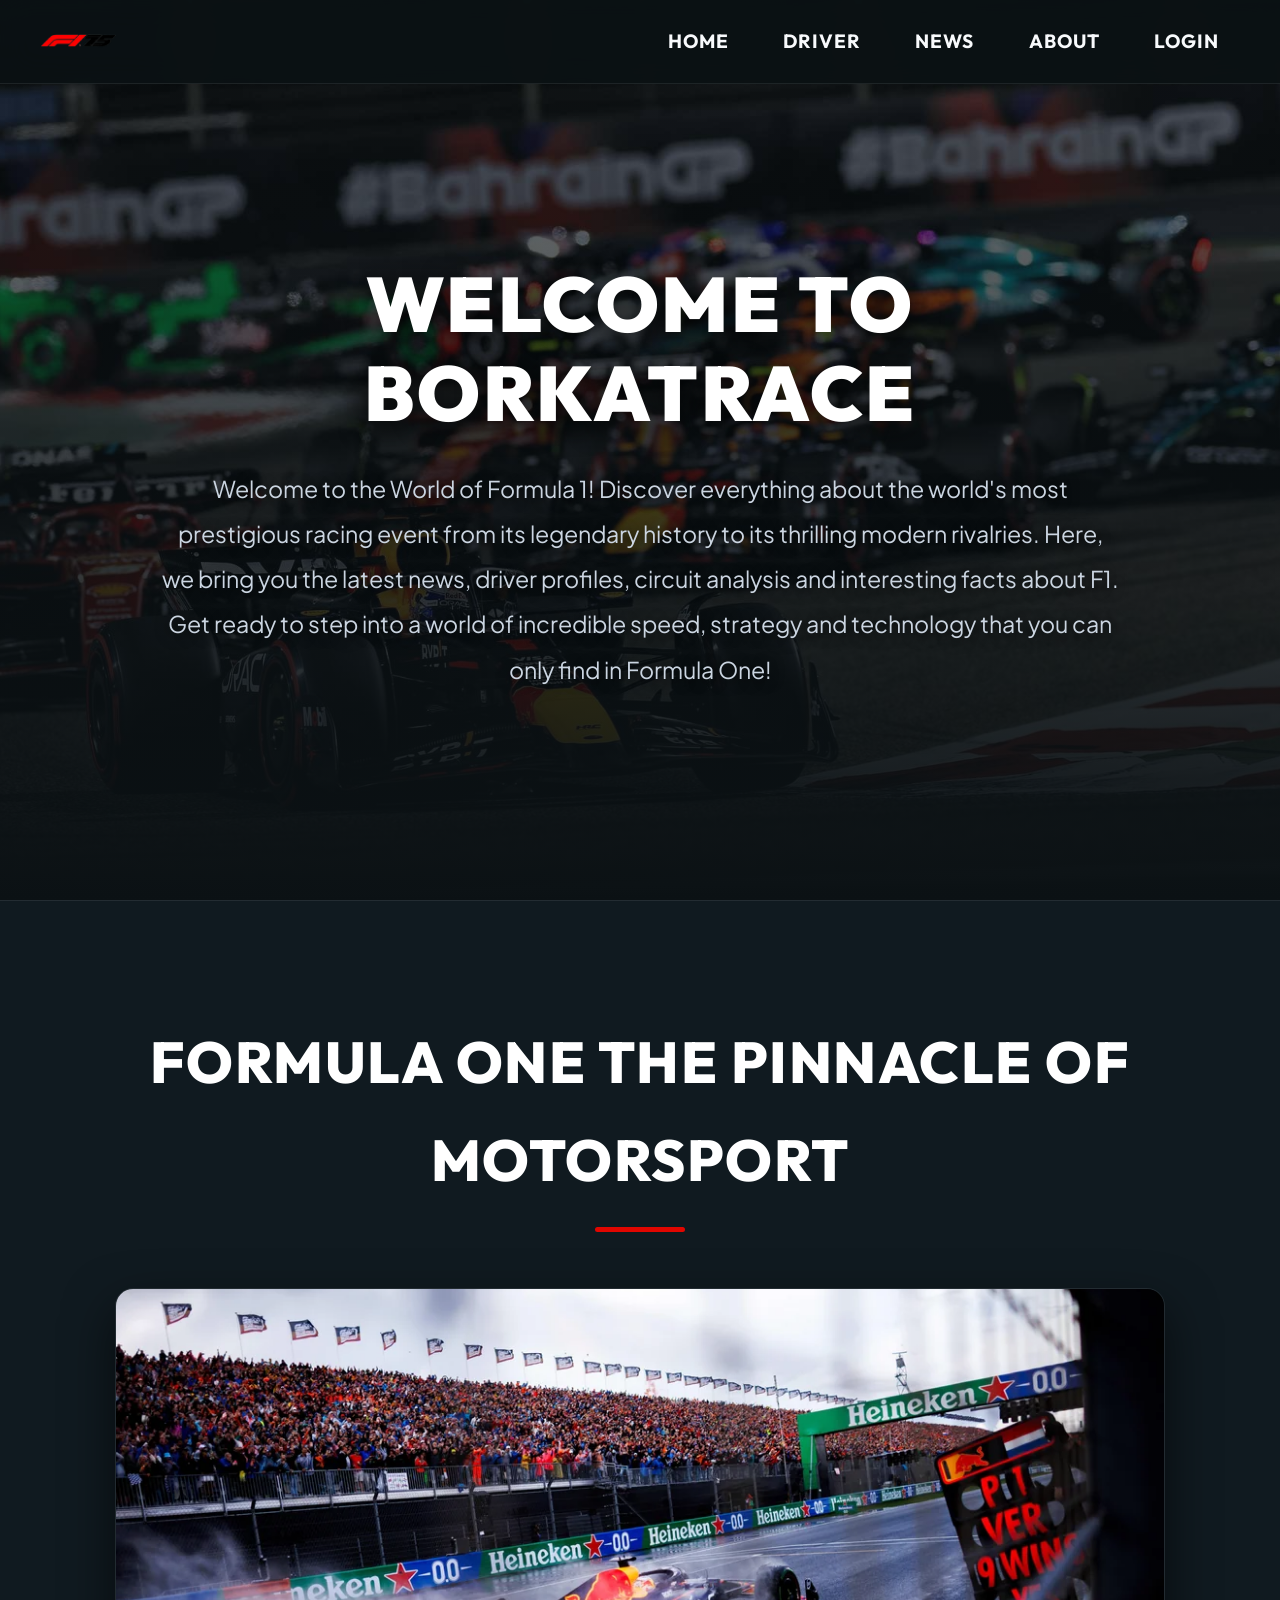
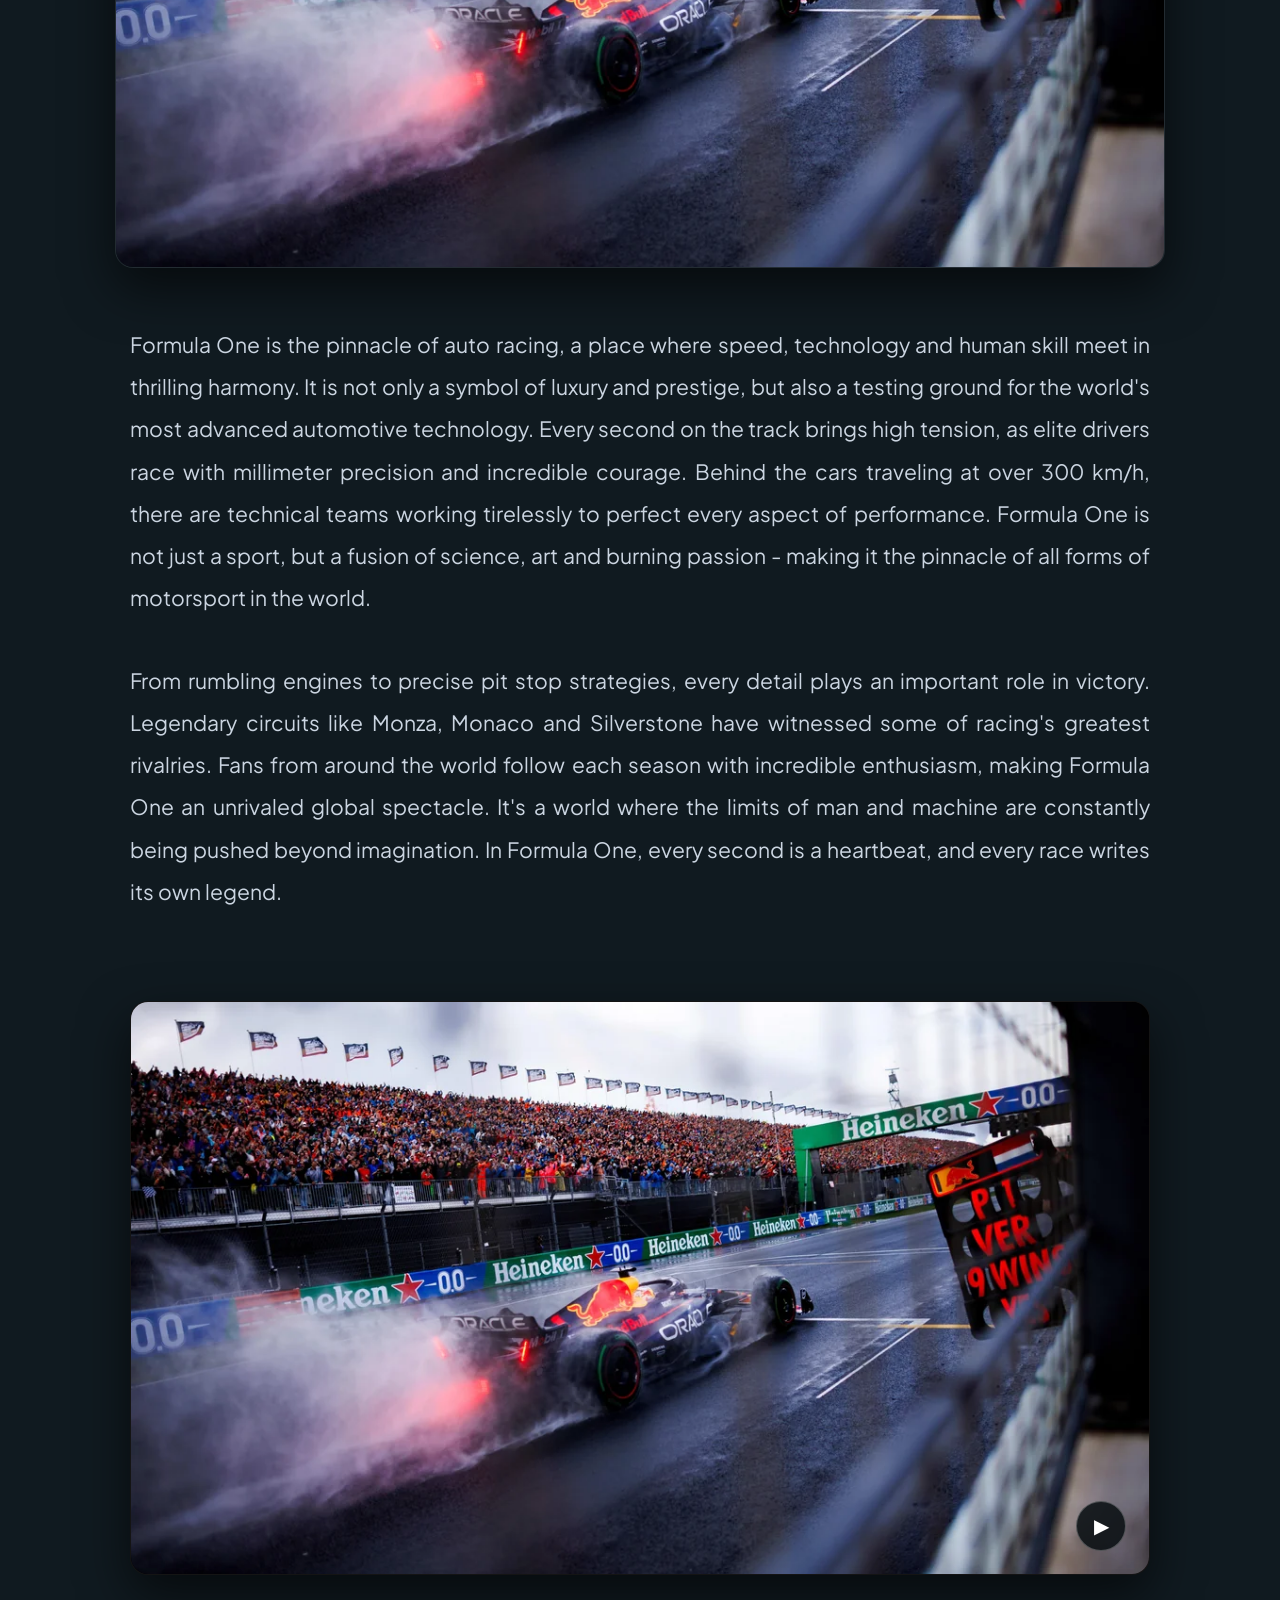
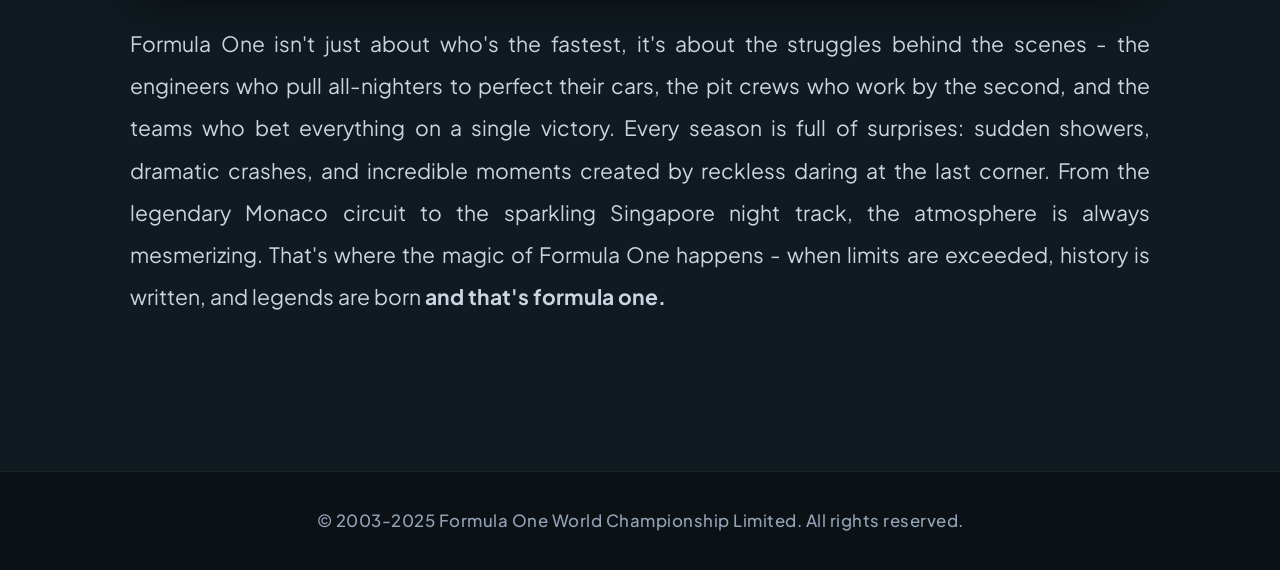
==== commit 3fd2c669: "Update layout" ====
--- a/index.html
+++ b/index.html
@@ -4,9 +4,24 @@
     <meta charset="UTF-8" />
     <meta name="viewport" content="width=device-width, initial-scale=1.0" />
     <meta name="description" content="Welcome to BorkatRace - The ultimate Formula 1 portal with news, live driver standings, technical analysis, and racing insights." />
+    <meta name="theme-color" content="#0b1114" />
+
+    <!-- Open Graph / Social Media -->
+    <meta property="og:type" content="website" />
+    <meta property="og:title" content="BorkatRace - The Pinnacle of Motorsport" />
+    <meta property="og:description" content="Explore live Formula 1 driver lineups, team radio coms, circuit telemetry, and breaking news." />
+    <meta property="og:image" content="IMG/redbull-racing-4k.webp" />
+
+    <!-- Twitter Cards -->
+    <meta name="twitter:card" content="summary_large_image" />
+    <meta name="twitter:title" content="BorkatRace - Formula 1 Hub" />
+    <meta name="twitter:description" content="Explore live Formula 1 driver lineups, team radio coms, circuit telemetry, and breaking news." />
+    <meta name="twitter:image" content="IMG/redbull-racing-4k.webp" />
+
+    <link rel="icon" type="image/png" href="IMG/f1_75-removebg-preview.png" />
     <title>Home - BorkatRace</title>
-    <link rel="stylesheet" href="CSS/style-one.css">
-    <link rel="stylesheet" href="CSS/style-responsive.css">
+    <link rel="stylesheet" href="CSS/style-one.css" />
+    <link rel="stylesheet" href="CSS/style-responsive.css" />
   </head>
   <body>
     <!-- Site Header with Decoupled Mobile Sidebar -->
@@ -67,7 +82,7 @@
         <div class="video1">
           <h2 class="judul-bawah">Formula One The Pinnacle Of Motorsport</h2>
           <div class="foto">
-            <img src="IMG/redbull-racing-4k.webp" alt="Red Bull Racing F1 Car" />
+            <img src="IMG/redbull-racing-4k.webp" alt="Red Bull Racing F1 Car" loading="lazy" />
           </div>
           <p class="pertama">
             Formula One is the pinnacle of auto racing, a place where speed, technology and human skill meet in thrilling harmony. It is not only a symbol of luxury and prestige, but also a testing ground for the world's most advanced
@@ -79,10 +94,16 @@
             world follow each season with incredible enthusiasm, making Formula One an unrivaled global spectacle. It's a world where the limits of man and machine are constantly being pushed beyond imagination. In Formula One, every second
             is a heartbeat, and every race writes its own legend.
           </p>
-          <video class="video-bg" autoplay muted loop playsinline preload="metadata">
-            <source src="IMG/zzz-zzz.mp4" type="video/mp4" />
-            Browser Anda tidak mendukung video.
-          </video>
+          
+          <!-- Optimized Lazy Video with Poster & IntersectionObserver -->
+          <div class="video-wrapper">
+            <video class="video-bg lazy-f1-video" muted loop playsinline preload="none" poster="IMG/redbull-racing-4k.webp">
+              <source data-src="IMG/zzz-zzz.mp4" type="video/mp4" />
+              Browser Anda tidak mendukung video HTML5.
+            </video>
+            <button class="video-play-toggle-btn" id="video-play-toggle" aria-label="Toggle video playback">▶</button>
+          </div>
+
           <p class="ketiga">
             Formula One isn't just about who's the fastest, it's about the struggles behind the scenes - the engineers who pull all-nighters to perfect their cars, the pit crews who work by the second, and the teams who bet everything on a
             single victory. Every season is full of surprises: sudden showers, dramatic crashes, and incredible moments created by reckless daring at the last corner. From the legendary Monaco circuit to the sparkling Singapore night track,
@@ -92,6 +113,9 @@
       </section>
     </main>
 
+    <!-- Floating Back to Top Button -->
+    <button class="back-to-top-btn" id="back-to-top-btn" aria-label="Back to top">↑</button>
+
     <footer class="footer-element">
       <p>&copy; 2003-2025 Formula One World Championship Limited. All rights reserved.</p>
     </footer>
--- a/CSS/style-one.css
+++ b/CSS/style-one.css
@@ -2,7 +2,7 @@
    BORKATRACE - GLOBAL DESIGN SYSTEM & MAIN STYLES
    =================================================== */
 
-@import url('https://fonts.googleapis.com/css2?family=Outfit:wght@400;500;600;700;800;900&family=Plus+Jakarta+Sans:wght@400;500;600;700&display=swap');
+@import url('https://fonts.googleapis.com/css2?family=Outfit:wght@400;500;600;700;800;900&family=Plus+Jakarta+Sans:wght@400;500;600;700;800&display=swap');
 
 :root {
   --f1-red: #e10600;
@@ -18,7 +18,7 @@
   --text-muted: #94a3b8;
   --font-heading: 'Outfit', -apple-system, BlinkMacSystemFont, sans-serif;
   --font-body: 'Plus Jakarta Sans', -apple-system, BlinkMacSystemFont, sans-serif;
-  --nav-height: 72px;
+  --nav-height: 84px;
   --transition: all 0.25s cubic-bezier(0.16, 1, 0.3, 1);
 }
 
@@ -37,7 +37,7 @@
   background-color: var(--f1-black);
   color: var(--text-main);
   min-height: 100vh;
-  line-height: 1.6;
+  line-height: 1.7;
   overflow-x: hidden;
 }
 
@@ -60,7 +60,7 @@
   left: 0;
   width: 100%;
   height: var(--nav-height);
-  background: rgba(11, 17, 20, 0.92);
+  background: rgba(11, 17, 20, 0.94);
   backdrop-filter: blur(16px);
   -webkit-backdrop-filter: blur(16px);
   border-bottom: 1px solid var(--f1-border);
@@ -75,10 +75,10 @@
 
 .nav-container {
   width: 100%;
-  max-width: 1280px;
+  max-width: 1380px;
   height: 100%;
   margin: 0 auto;
-  padding: 0 2rem;
+  padding: 0 2.5rem;
   display: flex;
   align-items: center;
   justify-content: space-between;
@@ -91,7 +91,7 @@
 }
 
 .logo-f1 {
-  height: 38px;
+  height: 48px;
   width: auto;
   object-fit: contain;
   transition: var(--transition);
@@ -99,14 +99,14 @@
 }
 
 .logo-f1:hover {
-  transform: scale(1.05);
+  transform: scale(1.06);
 }
 
 /* Desktop Navigation Links */
 .nav-links {
   display: flex;
   align-items: center;
-  gap: 0.5rem;
+  gap: 0.8rem;
   list-style: none;
   margin: 0;
   padding: 0;
@@ -116,19 +116,19 @@
   color: var(--text-main);
   text-decoration: none;
   font-family: var(--font-heading);
-  font-weight: 600;
-  font-size: 1.05rem;
+  font-weight: 700;
+  font-size: 1.2rem;
   text-transform: uppercase;
-  letter-spacing: 0.8px;
-  padding: 0.6rem 1.1rem;
-  border-radius: 6px;
+  letter-spacing: 1px;
+  padding: 0.65rem 1.3rem;
+  border-radius: 8px;
   position: relative;
   transition: var(--transition);
 }
 
 .nav-links li a:hover {
   color: var(--f1-red);
-  background: rgba(225, 6, 0, 0.08);
+  background: rgba(225, 6, 0, 0.1);
 }
 
 .nav-links li a::after {
@@ -137,14 +137,15 @@
   bottom: 4px;
   left: 50%;
   width: 0;
-  height: 2px;
+  height: 3px;
   background-color: var(--f1-red);
   transition: var(--transition);
   transform: translateX(-50%);
+  border-radius: 2px;
 }
 
 .nav-links li a:hover::after {
-  width: 60%;
+  width: 65%;
 }
 
 /* Mobile Hamburger Button (Header Top Right) */
@@ -153,7 +154,7 @@
   background: transparent;
   border: none;
   cursor: pointer;
-  padding: 8px;
+  padding: 10px;
   border-radius: 8px;
   align-items: center;
   justify-content: center;
@@ -161,12 +162,12 @@
 }
 
 .menu-toggle-btn:hover {
-  background: rgba(255, 255, 255, 0.08);
+  background: rgba(255, 255, 255, 0.1);
 }
 
 .menu-toggle-btn img {
-  width: 28px;
-  height: 28px;
+  width: 32px;
+  height: 32px;
   display: block;
 }
 
@@ -179,7 +180,7 @@
   top: 0;
   right: 0;
   height: 100vh;
-  width: 300px;
+  width: 320px;
   max-width: 85vw;
   background: rgba(15, 24, 30, 0.98);
   backdrop-filter: blur(24px);
@@ -192,7 +193,7 @@
   transition: transform 0.3s cubic-bezier(0.16, 1, 0.3, 1), visibility 0.3s ease;
   display: flex;
   flex-direction: column;
-  padding: 1.5rem;
+  padding: 2rem;
 }
 
 .mobile-sidebar.is-open {
@@ -204,26 +205,26 @@
   display: flex;
   justify-content: space-between;
   align-items: center;
-  padding-bottom: 1.2rem;
+  padding-bottom: 1.5rem;
   border-bottom: 1px solid var(--f1-border);
-  margin-bottom: 1.5rem;
+  margin-bottom: 1.8rem;
 }
 
 .sidebar-title {
   font-family: var(--font-heading);
-  font-size: 1.25rem;
+  font-size: 1.4rem;
   font-weight: 800;
   color: #ffffff;
   text-transform: uppercase;
-  letter-spacing: 1px;
+  letter-spacing: 1.2px;
 }
 
 .sidebar-close-btn {
   background: transparent;
   border: none;
   cursor: pointer;
-  padding: 6px;
-  border-radius: 6px;
+  padding: 8px;
+  border-radius: 8px;
   display: flex;
   align-items: center;
   justify-content: center;
@@ -231,12 +232,12 @@
 }
 
 .sidebar-close-btn:hover {
-  background: rgba(255, 255, 255, 0.1);
+  background: rgba(255, 255, 255, 0.12);
 }
 
 .sidebar-close-btn img {
-  width: 24px;
-  height: 24px;
+  width: 26px;
+  height: 26px;
 }
 
 .sidebar-links {
@@ -245,35 +246,35 @@
   margin: 0;
   display: flex;
   flex-direction: column;
-  gap: 0.6rem;
+  gap: 0.8rem;
 }
 
 .sidebar-links li a {
   display: block;
   width: 100%;
-  padding: 0.9rem 1.2rem;
+  padding: 1rem 1.4rem;
   font-family: var(--font-heading);
-  font-size: 1.15rem;
-  font-weight: 600;
+  font-size: 1.25rem;
+  font-weight: 700;
   color: var(--text-main);
   text-decoration: none;
-  border-radius: 8px;
+  border-radius: 10px;
   transition: var(--transition);
 }
 
 .sidebar-links li a:hover {
   background: rgba(225, 6, 0, 0.15);
   color: var(--f1-red);
-  transform: translateX(4px);
+  transform: translateX(6px);
 }
 
 /* Sidebar Backdrop Overlay */
 .sidebar-backdrop {
   position: fixed;
   inset: 0;
-  background: rgba(0, 0, 0, 0.65);
-  backdrop-filter: blur(4px);
-  -webkit-backdrop-filter: blur(4px);
+  background: rgba(0, 0, 0, 0.7);
+  backdrop-filter: blur(5px);
+  -webkit-backdrop-filter: blur(5px);
   z-index: 1050;
   opacity: 0;
   visibility: hidden;
@@ -298,12 +299,12 @@
   background: linear-gradient(180deg, rgba(11, 17, 20, 0.55) 0%, rgba(11, 17, 20, 0.88) 75%, var(--f1-black) 100%),
               url("../IMG/backgroundmain.jpg") no-repeat center center;
   background-size: cover;
-  padding: calc(var(--nav-height) + 2rem) 2rem 4rem 2rem;
+  padding: calc(var(--nav-height) + 3rem) 2.5rem 5rem 2.5rem;
 }
 
 .opening .opening2 {
   width: 100%;
-  max-width: 1050px;
+  max-width: 1100px;
   margin: 0 auto;
 }
 
@@ -316,38 +317,38 @@
 
 .opening .judul-atas {
   font-family: var(--font-heading);
-  font-size: clamp(2.5rem, 5.5vw, 4.4rem);
+  font-size: clamp(2.8rem, 6vw, 4.8rem);
   font-weight: 900;
   text-transform: uppercase;
-  letter-spacing: 2px;
+  letter-spacing: 2.5px;
   color: #ffffff;
-  margin-bottom: 1.5rem;
-  text-shadow: 0 4px 24px rgba(0, 0, 0, 0.85);
+  margin-bottom: 1.8rem;
+  text-shadow: 0 4px 28px rgba(0, 0, 0, 0.9);
   line-height: 1.15;
 }
 
 .opening .paragraf-pertama {
-  font-size: clamp(1.15rem, 1.8vw, 1.35rem);
+  font-size: clamp(1.2rem, 2vw, 1.45rem);
   font-weight: 400;
-  line-height: 1.85;
+  line-height: 1.95;
   color: var(--text-secondary);
-  max-width: 860px;
+  max-width: 960px;
   margin: 0 auto;
-  text-shadow: 0 2px 12px rgba(0, 0, 0, 0.7);
-}
-
-/* ===================================================
-   HOMEPAGE: STORY & VIDEO SECTION
+  text-shadow: 0 2px 14px rgba(0, 0, 0, 0.8);
+}
+
+/* ===================================================
+   HOMEPAGE: STORY & OPTIMIZED VIDEO SECTION
    =================================================== */
 
 .video {
   background-color: var(--f1-dark);
-  padding: 6rem 2rem;
+  padding: 7rem 2.5rem;
   border-top: 1px solid var(--f1-border);
 }
 
 .video .video1 {
-  max-width: 1100px;
+  max-width: 1150px;
   margin: 0 auto;
   display: flex;
   flex-direction: column;
@@ -356,39 +357,39 @@
 
 .video .judul-bawah {
   font-family: var(--font-heading);
-  font-size: clamp(2.2rem, 4vw, 3.2rem);
+  font-size: clamp(2.4rem, 4.5vw, 3.6rem);
   font-weight: 800;
   text-align: center;
   color: #ffffff;
-  margin-bottom: 3rem;
+  margin-bottom: 3.5rem;
   position: relative;
   text-transform: uppercase;
-  letter-spacing: 1px;
+  letter-spacing: 1.5px;
 }
 
 .video .judul-bawah::after {
   content: '';
   display: block;
-  width: 80px;
-  height: 4px;
+  width: 90px;
+  height: 5px;
   background: var(--f1-red);
-  margin: 16px auto 0 auto;
-  border-radius: 2px;
+  margin: 18px auto 0 auto;
+  border-radius: 3px;
 }
 
 .video .foto {
   width: 100%;
-  margin-bottom: 3rem;
+  margin-bottom: 3.5rem;
   display: flex;
   justify-content: center;
 }
 
 .video .foto img {
   width: 100%;
-  max-width: 1000px;
-  max-height: 550px;
+  max-width: 1050px;
+  max-height: 580px;
   object-fit: cover;
-  border-radius: 16px;
+  border-radius: 18px;
   border: 1px solid var(--f1-border);
   box-shadow: 0 20px 50px rgba(0, 0, 0, 0.6);
   transition: transform 0.3s ease;
@@ -401,25 +402,97 @@
 .video .pertama,
 .video .kedua,
 .video .ketiga {
-  font-size: 1.18rem;
-  line-height: 1.9;
+  font-size: 1.32rem;
+  line-height: 2;
   color: var(--text-secondary);
-  margin-bottom: 2.2rem;
+  margin-bottom: 2.5rem;
   text-align: justify;
   width: 100%;
-  max-width: 980px;
+  max-width: 1020px;
+}
+
+/* Video Wrapper & Controls */
+.video-wrapper {
+  position: relative;
+  width: 100%;
+  max-width: 1020px;
+  margin: 3rem auto;
 }
 
 .video .video-bg {
   width: 100%;
-  max-width: 980px;
   aspect-ratio: 16 / 9;
-  border-radius: 16px;
+  border-radius: 18px;
   border: 1px solid var(--f1-border);
   box-shadow: 0 20px 50px rgba(0, 0, 0, 0.6);
-  margin: 2.5rem auto;
   display: block;
   background-color: #000;
+  object-fit: cover;
+}
+
+.video-play-toggle-btn {
+  position: absolute;
+  bottom: 24px;
+  right: 24px;
+  width: 50px;
+  height: 50px;
+  border-radius: 50%;
+  background: rgba(11, 17, 20, 0.88);
+  border: 1px solid rgba(255, 255, 255, 0.25);
+  color: #ffffff;
+  font-size: 1.25rem;
+  cursor: pointer;
+  display: flex;
+  align-items: center;
+  justify-content: center;
+  backdrop-filter: blur(10px);
+  z-index: 5;
+  transition: all 0.25s ease;
+}
+
+.video-play-toggle-btn:hover {
+  background: var(--f1-red, #e10600);
+  transform: scale(1.1);
+}
+
+/* ===================================================
+   FLOATING BACK TO TOP BUTTON
+   =================================================== */
+
+.back-to-top-btn {
+  position: fixed;
+  bottom: 28px;
+  right: 28px;
+  width: 52px;
+  height: 52px;
+  border-radius: 50%;
+  background: var(--f1-red, #e10600);
+  color: #ffffff;
+  border: none;
+  cursor: pointer;
+  display: flex;
+  align-items: center;
+  justify-content: center;
+  font-size: 1.4rem;
+  font-weight: 800;
+  box-shadow: 0 8px 26px rgba(225, 6, 0, 0.5);
+  z-index: 990;
+  opacity: 0;
+  visibility: hidden;
+  transform: translateY(16px);
+  transition: all 0.3s cubic-bezier(0.16, 1, 0.3, 1);
+}
+
+.back-to-top-btn.is-visible {
+  opacity: 1;
+  visibility: visible;
+  transform: translateY(0);
+}
+
+.back-to-top-btn:hover {
+  background: var(--f1-red-hover, #ff1e19);
+  transform: translateY(-4px) scale(1.08);
+  box-shadow: 0 12px 30px rgba(225, 6, 0, 0.65);
 }
 
 /* ===================================================
@@ -429,13 +502,13 @@
 .footer-element {
   background-color: var(--f1-black);
   border-top: 1px solid var(--f1-border);
-  padding: 2rem 1.5rem;
+  padding: 2.2rem 2rem;
   text-align: center;
 }
 
 .footer-element p {
   color: var(--text-muted);
-  font-size: 0.95rem;
+  font-size: 1.05rem;
   font-weight: 500;
-  letter-spacing: 0.4px;
+  letter-spacing: 0.5px;
 }
--- a/CSS/style-responsive.css
+++ b/CSS/style-responsive.css
@@ -7,29 +7,38 @@
    --------------------------------------------------- */
 @media (max-width: 1024px) {
   .nav-container {
+    padding: 0 2rem;
+  }
+
+  .logo-f1 {
+    height: 42px;
+  }
+
+  .nav-links li a {
+    font-size: 1.1rem;
+    padding: 0.55rem 1rem;
+  }
+
+  .about-satu-container {
+    gap: 3rem;
+  }
+
+  .video .video1 {
     padding: 0 1.5rem;
   }
 
-  .nav-links li a {
-    font-size: 0.95rem;
-    padding: 0.5rem 0.8rem;
-  }
-
-  .about-satu-container {
-    gap: 2.5rem;
-  }
-
-  .video .video1 {
-    padding: 0 1rem;
+  .drivers-grid {
+    grid-template-columns: repeat(auto-fill, minmax(240px, 1fr));
+    gap: 1.5rem;
   }
 }
 
 /* ---------------------------------------------------
-   2. TABLETS & SMARTPHONES (<= 768px)
+   2. TABLETS & LARGE SMARTPHONES (<= 768px)
    --------------------------------------------------- */
 @media (max-width: 768px) {
   :root {
-    --nav-height: 64px;
+    --nav-height: 70px;
   }
 
   /* Navigation Bar Mobile Layout */
@@ -42,53 +51,81 @@
   }
 
   .nav-container {
-    padding: 0 1.25rem;
+    padding: 0 1.5rem;
   }
 
   .logo-f1 {
-    height: 32px;
+    height: 38px;
   }
 
   /* Homepage Adjustments */
   .opening {
     padding-top: calc(var(--nav-height) + 2.5rem);
     padding-bottom: 3.5rem;
-    padding-left: 1.25rem;
-    padding-right: 1.25rem;
+    padding-left: 1.5rem;
+    padding-right: 1.5rem;
+  }
+
+  .opening .judul-atas {
+    font-size: 2.5rem;
+    letter-spacing: 1.5px;
+  }
+
+  .opening .paragraf-pertama {
+    font-size: 1.2rem;
+    line-height: 1.85;
+    text-align: justify;
   }
 
   .video {
-    padding: 4rem 1.25rem;
+    padding: 4.5rem 1.5rem;
+  }
+
+  .video .judul-bawah {
+    font-size: 2.2rem;
+    margin-bottom: 2.5rem;
   }
 
   .video .pertama,
   .video .kedua,
   .video .ketiga {
-    font-size: 1.05rem;
-    line-height: 1.8;
-    text-align: left;
-    margin-bottom: 1.6rem;
+    font-size: 1.18rem;
+    line-height: 1.85;
+    text-align: justify;
+    margin-bottom: 2rem;
   }
 
   .video .foto {
-    margin-bottom: 2rem;
+    margin-bottom: 2.5rem;
+  }
+
+  .video .foto img {
+    border-radius: 14px;
   }
 
   .video .video-bg {
-    margin: 1.8rem auto;
+    border-radius: 14px;
+  }
+
+  .video-play-toggle-btn {
+    width: 44px;
+    height: 44px;
+    font-size: 1.1rem;
+    bottom: 16px;
+    right: 16px;
   }
 
   /* About Page Responsive Grid */
   .about-satu {
     padding-top: calc(var(--nav-height) + 2.5rem);
-    padding-bottom: 3.5rem;
-    padding-left: 1.25rem;
-    padding-right: 1.25rem;
+    padding-bottom: 4rem;
+    padding-left: 1.5rem;
+    padding-right: 1.5rem;
   }
 
   .about-satu-container {
     grid-template-columns: 1fr;
-    gap: 2.8rem;
+    gap: 3rem;
   }
 
   .about-dua {
@@ -96,89 +133,142 @@
     text-align: center;
   }
 
+  .about-dua h1 {
+    font-size: 2.5rem;
+  }
+
   .about-dua h1::after {
-    margin: 10px auto 0 auto;
+    margin: 12px auto 0 auto;
   }
 
   .paragraf-about p {
-    text-align: left;
-    font-size: 1.05rem;
+    text-align: justify;
+    font-size: 1.2rem;
+    line-height: 1.85;
   }
 
   .contact-card {
     margin: 0 auto;
+    padding: 14px 22px;
+  }
+
+  .contact-card .contact-text {
+    font-size: 1.15rem;
   }
 
   .kritik-saran1 {
-    padding: 2.2rem 1.6rem;
+    padding: 2.5rem 2rem;
+  }
+
+  .kritik-saran1 h2 {
+    font-size: 2rem;
   }
 
   /* News Page Responsive */
   .news-cover1 {
     padding-top: calc(var(--nav-height) + 2.5rem);
-    padding-bottom: 3.5rem;
-    padding-left: 1.25rem;
-    padding-right: 1.25rem;
+    padding-bottom: 4rem;
+    padding-left: 1.5rem;
+    padding-right: 1.5rem;
   }
 
   .news-cover2 h1 {
-    font-size: 2rem;
+    font-size: 2.2rem;
     line-height: 1.3;
-    margin-bottom: 1.6rem;
+    margin-bottom: 2rem;
+  }
+
+  .main-foto,
+  .second-foto {
+    border-radius: 14px;
   }
 
   .news-cover2 p {
-    font-size: 1.05rem;
-    line-height: 1.8;
-    text-align: left;
-  }
-
-  /* Driver Page Responsive */
+    font-size: 1.2rem;
+    line-height: 1.85;
+    text-align: justify;
+  }
+
+  .news-cover2 p:first-of-type {
+    font-size: 1.35rem;
+    padding-left: 1.2rem;
+  }
+
+  /* Driver Page Tablet Adjustments */
   .driver-hero-section {
     padding-top: calc(var(--nav-height) + 2.5rem);
-    padding-bottom: 2.5rem;
-    padding-left: 1.25rem;
-    padding-right: 1.25rem;
+    padding-bottom: 3.5rem;
+    padding-left: 1.5rem;
+    padding-right: 1.5rem;
   }
 
   .main-page-title {
+    font-size: 2.5rem;
+  }
+
+  .subtitle-page {
+    font-size: 1.2rem;
+  }
+
+  .weather-widget-container {
+    padding: 1.4rem;
+    margin-bottom: 2.2rem;
+  }
+
+  .driver-controls-bar {
+    margin-bottom: 2.2rem;
+  }
+
+  .table-swipe-hint {
+    display: inline-block !important;
+  }
+
+  .team-radio-section {
+    padding: 4.5rem 1.5rem;
+  }
+
+  .section-title {
     font-size: 2.2rem;
   }
 
-  .drivers-grid {
-    grid-template-columns: repeat(auto-fill, minmax(230px, 1fr));
-    gap: 1.25rem;
+  .section-subtitle {
+    font-size: 1.15rem;
   }
 
   .fact-article {
-    margin-top: 2.5rem;
-    padding: 0 1.25rem;
+    margin-top: 3.5rem;
+    padding: 0 1.5rem;
   }
 
   .judul-fact {
-    font-size: 1.9rem;
+    font-size: 2.2rem;
   }
 
   .fact-first {
     grid-template-columns: 1fr;
-    gap: 1.5rem;
+    gap: 1.8rem;
   }
 }
 
 /* ---------------------------------------------------
-   3. SMALL SMARTPHONES (<= 480px)
+   3. MOBILE PHONES (<= 640px) - DEDICATED COMPACT 2-COL
    --------------------------------------------------- */
-@media (max-width: 480px) {
+@media (max-width: 640px) {
   :root {
-    --nav-height: 60px;
+    --nav-height: 64px;
   }
 
   .nav-container {
-    padding: 0 1rem;
+    padding: 0 1.2rem;
   }
 
   .logo-f1 {
-    height: 28px;
+    height: 34px;
+  }
+
+  .menu-toggle-btn img {
+    width: 26px;
+    height: 26px;
   }
 
   .mobile-sidebar {
@@ -186,65 +276,430 @@
     max-width: 100vw;
   }
 
+  /* Homepage Mobile */
+  .opening {
+    padding-top: calc(var(--nav-height) + 2rem);
+    padding-bottom: 3rem;
+    padding-left: 1.2rem;
+    padding-right: 1.2rem;
+  }
+
   .opening .judul-atas {
     font-size: 2.1rem;
     letter-spacing: 1px;
+    margin-bottom: 1.2rem;
   }
 
   .opening .paragraf-pertama {
-    font-size: 1rem;
-    line-height: 1.7;
+    font-size: 1.1rem;
+    line-height: 1.75;
+  }
+
+  .video {
+    padding: 3.5rem 1.2rem;
   }
 
   .video .judul-bawah {
-    font-size: 1.6rem;
+    font-size: 1.8rem;
+    margin-bottom: 2rem;
+  }
+
+  .video .judul-bawah::after {
+    width: 60px;
+    height: 4px;
+    margin-top: 12px;
+  }
+
+  .video .foto {
     margin-bottom: 2rem;
   }
 
   .video .pertama,
   .video .kedua,
   .video .ketiga {
+    font-size: 1.1rem;
+    line-height: 1.8;
+    margin-bottom: 1.5rem;
+  }
+
+  .video-wrapper {
+    margin: 2rem auto;
+  }
+
+  /* ---------------------------------------------
+     DRIVER PAGE: ELEGANT 2-COLUMN MOBILE CARDS
+     --------------------------------------------- */
+  .driver-hero-section {
+    padding-top: calc(var(--nav-height) + 1.8rem);
+    padding-bottom: 3rem;
+    padding-left: 0.9rem;
+    padding-right: 0.9rem;
+  }
+
+  .main-page-title {
+    font-size: 2rem;
+    letter-spacing: 1px;
+    margin-bottom: 0.5rem;
+  }
+
+  .subtitle-page {
+    font-size: 1.05rem;
+    line-height: 1.6;
+  }
+
+  /* Weather Widget Mobile */
+  .weather-widget-container {
+    padding: 1.1rem;
+    border-radius: 14px;
+    margin-bottom: 1.8rem;
+  }
+
+  .weather-widget-title {
+    font-size: 1.05rem;
+  }
+
+  .weather-grid {
+    grid-template-columns: repeat(2, 1fr);
+    gap: 0.7rem;
+  }
+
+  .weather-card {
+    padding: 0.8rem;
+    gap: 10px;
+    border-radius: 10px;
+  }
+
+  .weather-icon {
+    font-size: 1.5rem;
+  }
+
+  .weather-label {
+    font-size: 0.78rem;
+  }
+
+  .weather-val {
+    font-size: 1.15rem;
+  }
+
+  .weather-status-card {
+    grid-column: 1 / -1;
+    justify-content: center;
+  }
+
+  /* Search & Filter Mobile */
+  .driver-controls-bar {
+    gap: 1rem;
+    margin-bottom: 1.8rem;
+  }
+
+  #driver-search-input {
+    height: 46px;
+    font-size: 1.05rem;
+    padding: 0 14px 0 44px;
+    border-radius: 10px;
+  }
+
+  .search-icon {
+    left: 14px;
+    font-size: 1.1rem;
+  }
+
+  .team-filter-pill {
+    padding: 7px 14px;
+    font-size: 0.9rem;
+    border-radius: 18px;
+  }
+
+  /* COMPACT 2-COLUMN DRIVER CARDS */
+  .drivers-grid {
+    grid-template-columns: repeat(2, 1fr) !important;
+    gap: 0.8rem !important;
+  }
+
+  .driver-card {
+    border-radius: 12px !important;
+    border-width: 1px !important;
+  }
+
+  .card-top {
+    padding: 0.6rem 0.7rem 0.2rem 0.7rem !important;
+  }
+
+  .driver-num {
+    font-size: 1.35rem !important;
+  }
+
+  .driver-country-badge {
+    padding: 3px 6px !important;
+    font-size: 0.72rem !important;
+    gap: 4px !important;
+    border-radius: 12px !important;
+  }
+
+  .driver-country-badge img {
+    width: 15px !important;
+    height: 10px !important;
+  }
+
+  .driver-country-badge span {
+    display: none; /* Hide country text label on compact mobile view, keep flag */
+  }
+
+  .card-image-box {
+    height: 130px !important;
+  }
+
+  .driver-photo {
+    max-height: 125px !important;
+  }
+
+  .card-info {
+    padding: 0.65rem 0.75rem 0.8rem 0.75rem !important;
+  }
+
+  .driver-acronym-badge {
+    font-size: 0.72rem !important;
+    padding: 1px 5px !important;
+    margin-bottom: 0.25rem !important;
+  }
+
+  .driver-name {
+    font-size: 0.98rem !important;
+    font-weight: 800 !important;
+    margin-bottom: 2px !important;
+    line-height: 1.25 !important;
+    white-space: nowrap !important;
+    overflow: hidden !important;
+    text-overflow: ellipsis !important;
+  }
+
+  .driver-team {
+    font-size: 0.78rem !important;
+    white-space: nowrap !important;
+    overflow: hidden !important;
+    text-overflow: ellipsis !important;
+  }
+
+  /* Driver Table Container on Mobile */
+  .cover-table {
+    padding: 1.2rem 1rem !important;
+    margin: 2.5rem 0 1rem 0 !important;
+    border-radius: 14px !important;
+  }
+
+  .table-section-title {
+    font-size: 1.05rem !important;
+  }
+
+  .table-swipe-hint {
+    display: inline-block !important;
+    font-size: 0.78rem !important;
+  }
+
+  .driver-table {
+    min-width: 540px !important;
+  }
+
+  .driver-table th,
+  .driver-table td {
+    padding: 10px 12px !important;
+    font-size: 0.95rem !important;
+  }
+
+  .table-team-badge {
+    font-size: 0.95rem !important;
+  }
+
+  /* Team Radio Mobile */
+  .team-radio-section {
+    padding: 3.5rem 1rem;
+  }
+
+  .section-title {
+    font-size: 1.9rem;
+  }
+
+  .section-subtitle {
+    font-size: 1.05rem;
+  }
+
+  .radio-grid {
+    grid-template-columns: 1fr;
+    gap: 1rem;
+  }
+
+  .radio-card {
+    padding: 1.1rem;
+    border-radius: 12px;
+  }
+
+  .radio-driver-name {
+    font-size: 1.15rem;
+  }
+
+  .radio-play-btn {
+    width: 36px;
+    height: 36px;
+    font-size: 0.9rem;
+  }
+
+  /* Facts Section Mobile */
+  .fact-article {
+    margin-top: 3rem;
+    padding: 0 1rem;
+  }
+
+  .judul-fact {
+    font-size: 1.8rem;
+    margin-bottom: 2rem;
+  }
+
+  .fact-first {
+    gap: 1.4rem;
+    padding-bottom: 3rem;
+  }
+
+  .fact-category {
+    padding: 1.4rem 1.2rem;
+    border-radius: 12px;
+  }
+
+  .fact-category h3 {
+    font-size: 1.2rem;
+    margin-bottom: 1rem;
+  }
+
+  .fact-category ul li {
+    font-size: 1.02rem;
+    line-height: 1.75;
+    margin-bottom: 0.9rem;
+  }
+
+  /* About Page Mobile */
+  .about-satu {
+    padding-top: calc(var(--nav-height) + 1.8rem);
+    padding-bottom: 3.5rem;
+    padding-left: 1.1rem;
+    padding-right: 1.1rem;
+  }
+
+  .about-dua h1 {
+    font-size: 2.1rem;
+  }
+
+  .paragraf-about p {
+    font-size: 1.1rem;
+    line-height: 1.8;
+  }
+
+  .contact-card {
+    padding: 12px 18px;
+    border-radius: 10px;
+  }
+
+  .contact-card .contact-text {
+    font-size: 1.05rem;
+  }
+
+  .kritik-saran1 {
+    padding: 2rem 1.3rem;
+    border-radius: 16px;
+  }
+
+  .kritik-saran1 h2 {
+    font-size: 1.75rem;
+    margin-bottom: 1.4rem;
+  }
+
+  .form-group label {
+    font-size: 0.95rem;
+  }
+
+  .type-pertama,
+  .text-area {
+    font-size: 1.05rem;
+    padding: 12px 14px;
+    border-radius: 10px;
+  }
+
+  .kritik-saran button {
+    font-size: 1.1rem;
+    padding: 14px;
+    border-radius: 10px;
+  }
+
+  /* News Page Mobile */
+  .news-cover1 {
+    padding-top: calc(var(--nav-height) + 1.8rem);
+    padding-bottom: 3.5rem;
+    padding-left: 1.1rem;
+    padding-right: 1.1rem;
+  }
+
+  .news-cover2 h1 {
+    font-size: 1.85rem;
+    line-height: 1.3;
+    margin-bottom: 1.5rem;
+  }
+
+  .news-cover2 p {
+    font-size: 1.1rem;
+    line-height: 1.8;
+  }
+
+  .news-cover2 p:first-of-type {
+    font-size: 1.25rem;
+    padding-left: 1rem;
+    border-left-width: 4px;
+  }
+
+  /* Login Page Mobile */
+  .login-section {
+    padding-top: calc(var(--nav-height) + 1.8rem);
+    padding-bottom: 3.5rem;
+    padding-left: 1.1rem;
+    padding-right: 1.1rem;
+  }
+
+  .login-box {
+    padding: 2.5rem 1.6rem;
+    border-radius: 20px;
+  }
+
+  .login-box h2 {
+    font-size: 2.2rem;
+    margin-bottom: 2rem;
+  }
+
+  .input-box input {
+    height: 46px;
+    font-size: 1.1rem;
+  }
+
+  .input-box label {
+    font-size: 1.05rem;
+  }
+
+  .remember-forget {
+    font-size: 0.95rem;
+  }
+
+  .login-box button[type="submit"] {
+    height: 48px;
+    font-size: 1.15rem;
+    border-radius: 12px;
+  }
+
+  .register-link {
     font-size: 0.98rem;
-    line-height: 1.75;
-  }
-
-  /* Driver Cards Mobile */
-  .main-page-title {
-    font-size: 1.75rem;
-  }
-
-  .subtitle-page {
-    font-size: 0.95rem;
-  }
-
-  .drivers-grid {
-    grid-template-columns: 1fr;
-    gap: 1.2rem;
-  }
-
-  .driver-card {
-    max-width: 320px;
-    margin: 0 auto;
-    width: 100%;
-  }
-
-  /* Login Box Mobile */
-  .login-box {
-    padding: 2.2rem 1.4rem;
-    border-radius: 16px;
-  }
-
-  .login-box h2 {
-    font-size: 1.8rem;
-  }
-
-  /* Feedback Form Mobile */
-  .kritik-saran1 {
-    padding: 1.8rem 1.2rem;
-    border-radius: 14px;
-  }
-
-  .kritik-saran1 h2 {
-    font-size: 1.5rem;
+  }
+
+  /* Back to Top Mobile */
+  .back-to-top-btn {
+    bottom: 20px;
+    right: 20px;
+    width: 44px;
+    height: 44px;
+    font-size: 1.2rem;
   }
 }
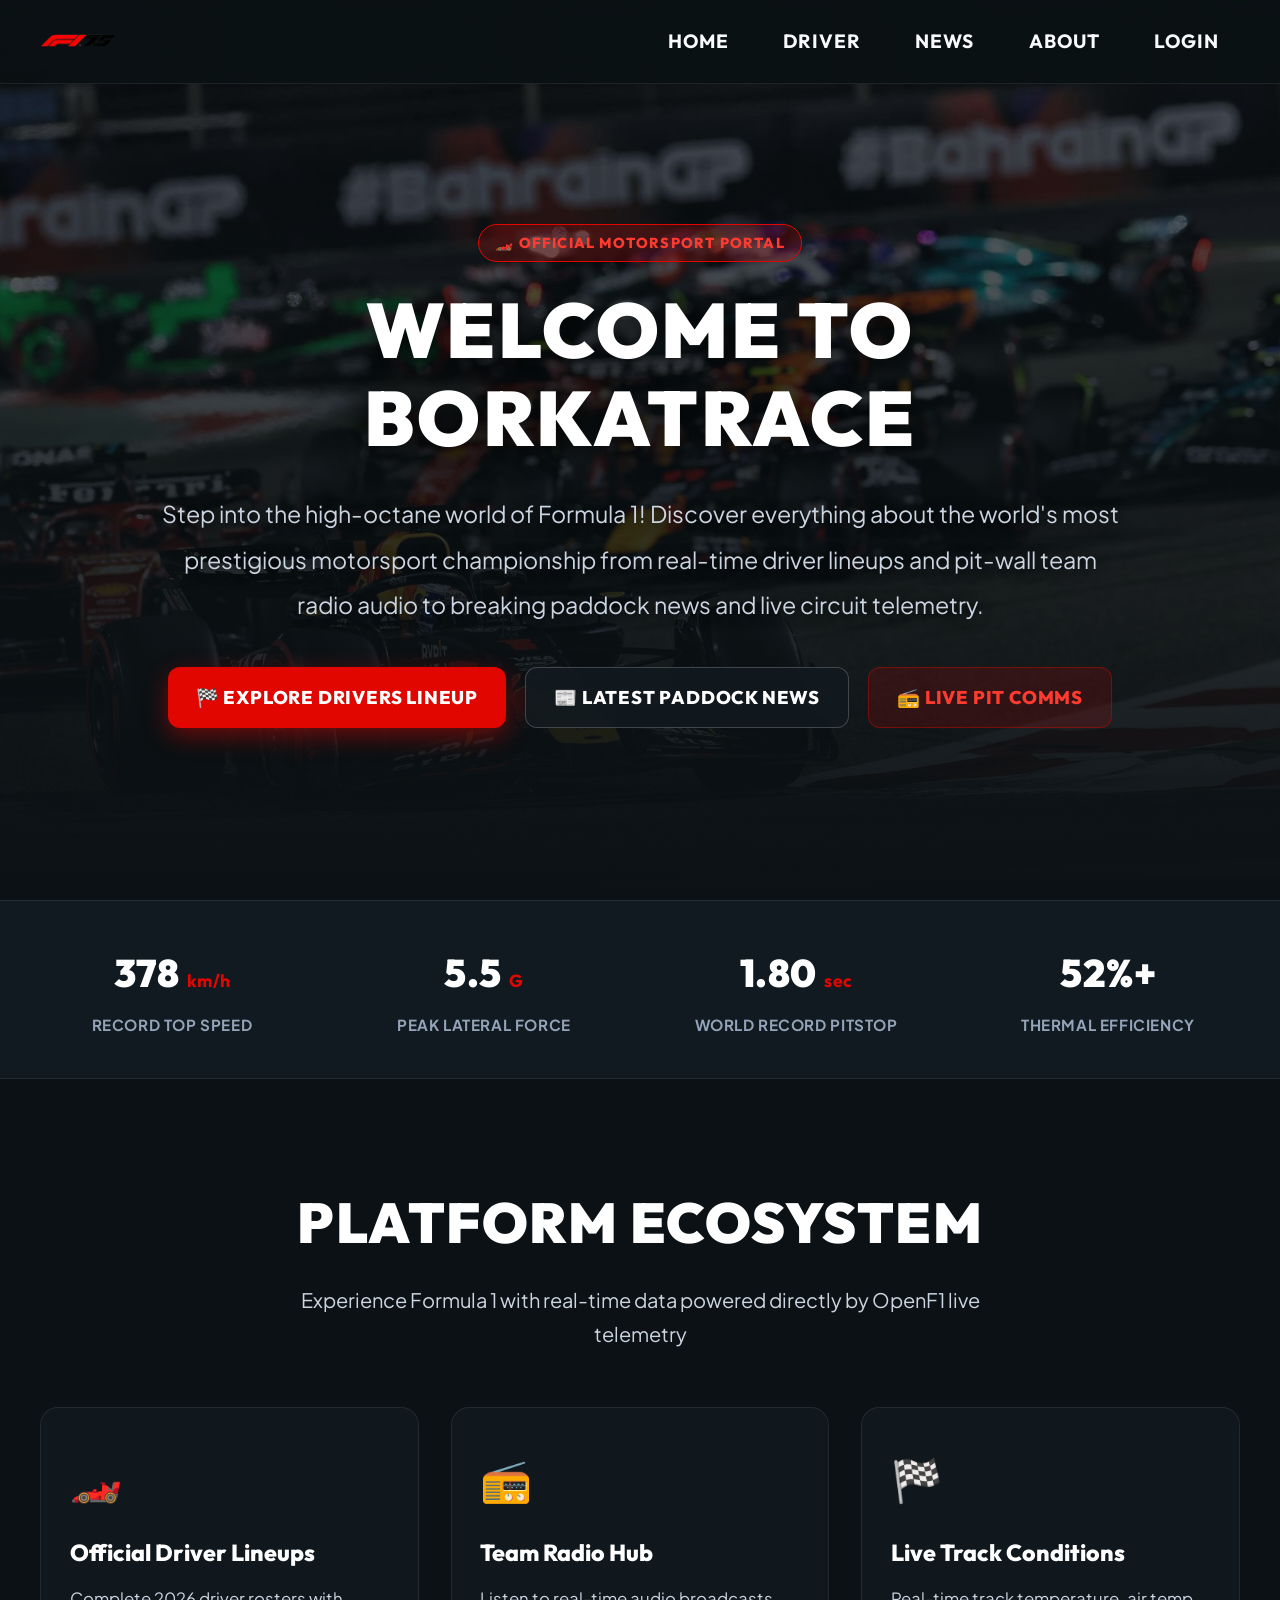
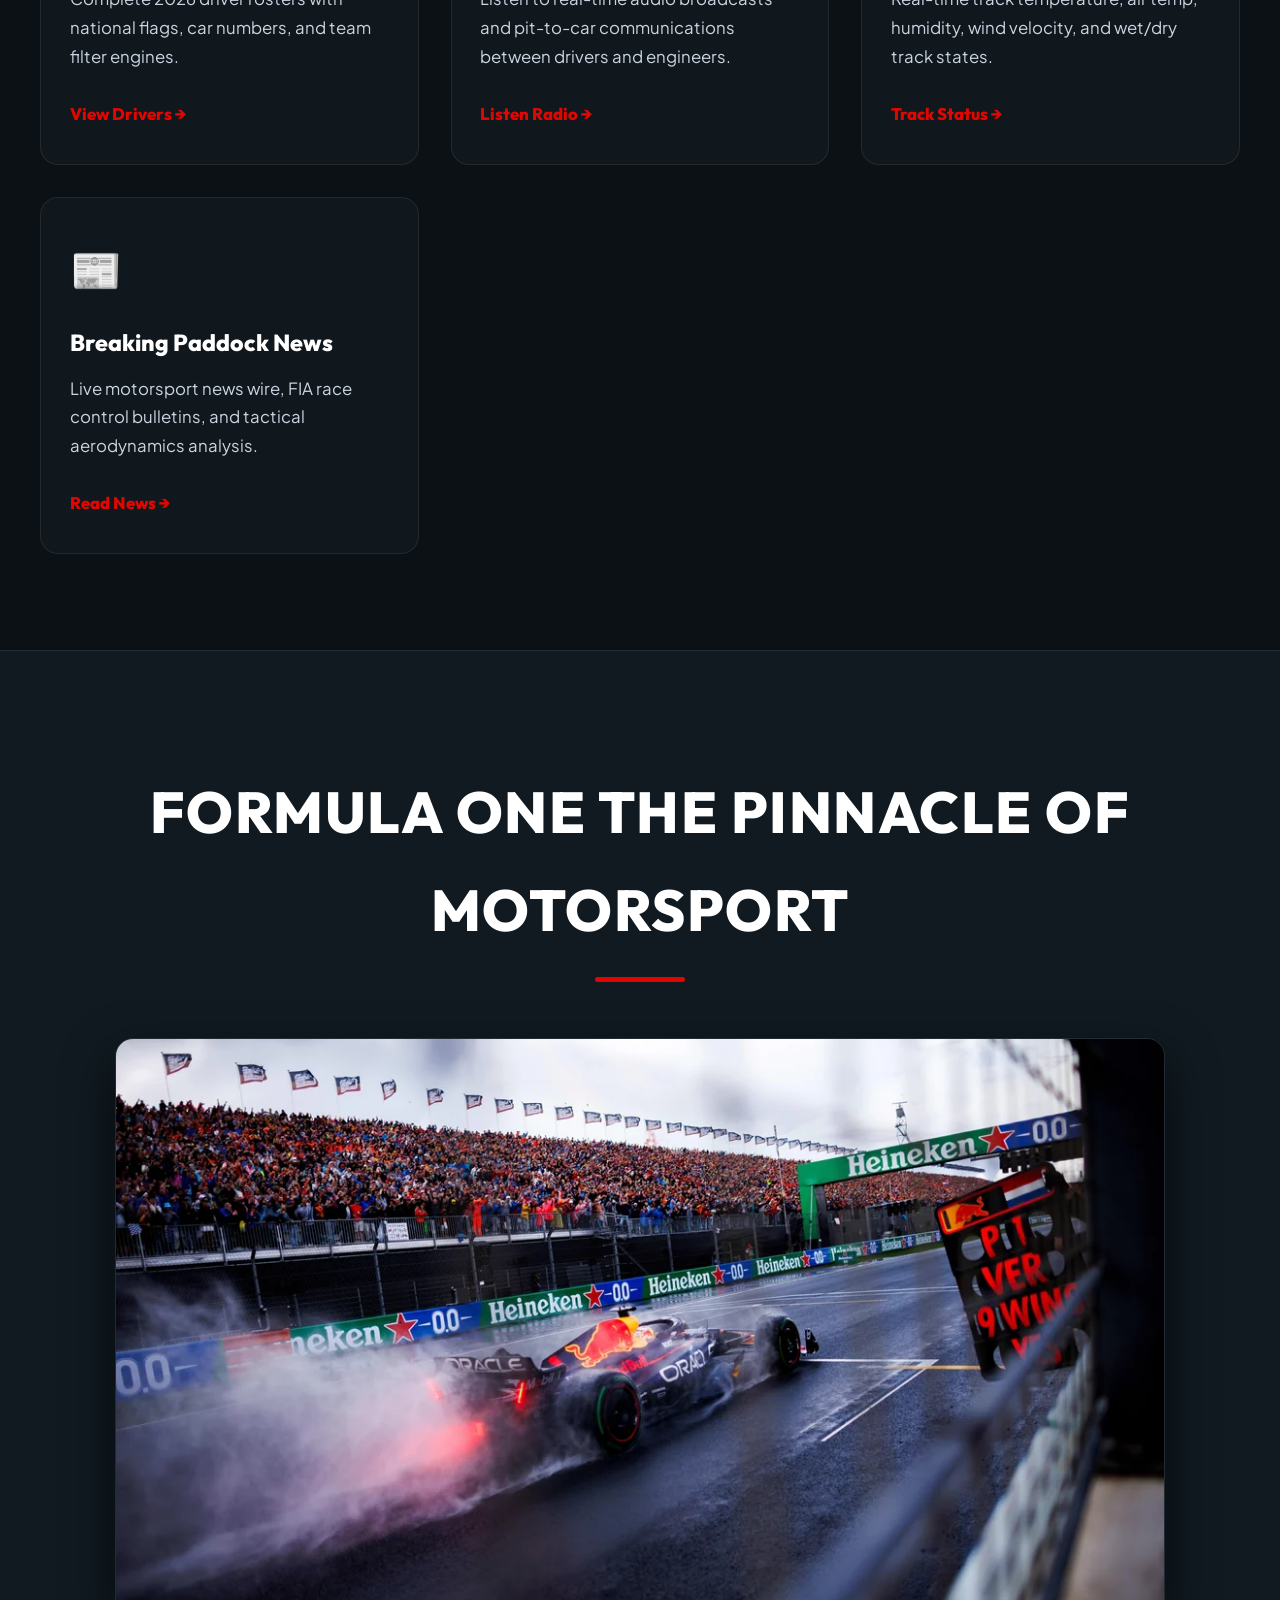
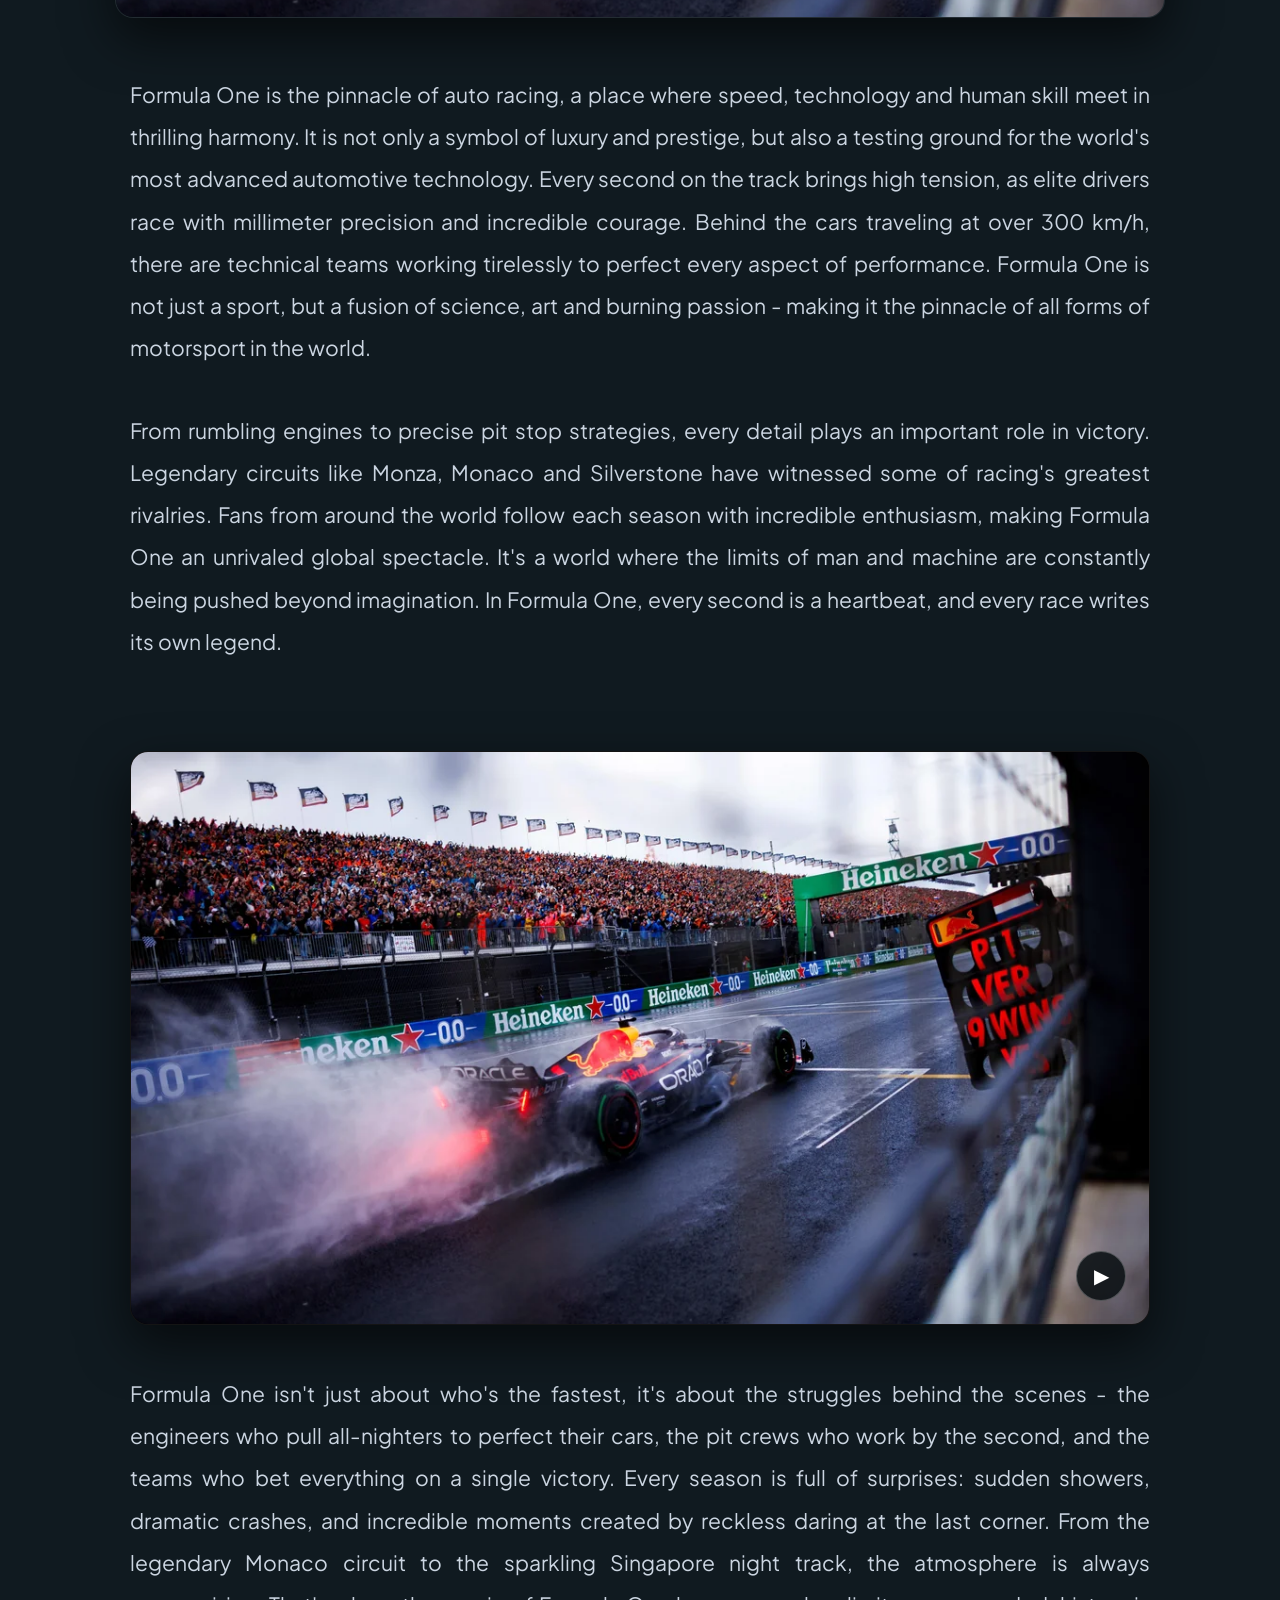
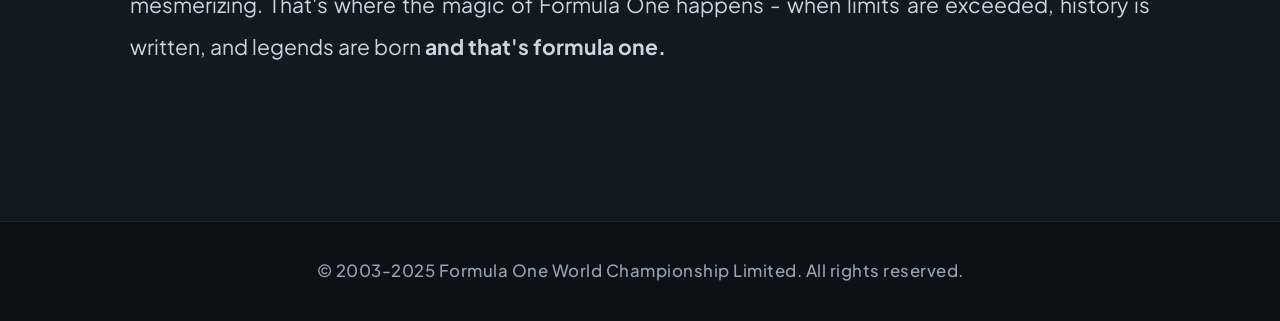
==== commit 6aa7d3ac: "Update home and news" ====
--- a/index.html
+++ b/index.html
@@ -19,7 +19,7 @@
     <meta name="twitter:image" content="IMG/redbull-racing-4k.webp" />
 
     <link rel="icon" type="image/png" href="IMG/f1_75-removebg-preview.png" />
-    <title>Home - BorkatRace</title>
+    <title>Home - BorkatRace | The Pinnacle of Motorsport</title>
     <link rel="stylesheet" href="CSS/style-one.css" />
     <link rel="stylesheet" href="CSS/style-responsive.css" />
   </head>
@@ -64,20 +64,87 @@
     </header>
 
     <main>
+      <!-- Hero Section with Action CTAs -->
       <section class="opening">
         <div class="opening2">
           <div class="opening3">
+            <div class="hero-badge">🏎️ OFFICIAL MOTORSPORT PORTAL</div>
             <h1 class="judul-atas">Welcome To BorkatRace</h1>
             <div class="opening4">
               <p class="paragraf-pertama">
-                Welcome to the World of Formula 1! Discover everything about the world's most prestigious racing event from its legendary history to its thrilling modern rivalries. Here, we bring you the latest news, driver profiles, circuit
-                analysis and interesting facts about F1. Get ready to step into a world of incredible speed, strategy and technology that you can only find in Formula One!
+                Step into the high-octane world of Formula 1! Discover everything about the world's most prestigious motorsport championship from real-time driver lineups and pit-wall team radio audio to breaking paddock news and live circuit telemetry.
               </p>
+            </div>
+            
+            <!-- Quick Navigation Action CTAs -->
+            <div class="hero-cta-buttons">
+              <a href="HTML/driver.html" class="cta-primary">🏁 Explore Drivers Lineup</a>
+              <a href="HTML/news.html" class="cta-secondary">📰 Latest Paddock News</a>
+              <a href="HTML/driver.html" class="cta-tertiary">📻 Live Pit Comms</a>
             </div>
           </div>
         </div>
       </section>
 
+      <!-- Motorsport Engineering Telemetry Counter Bar -->
+      <section class="telemetry-bar-section">
+        <div class="telemetry-container">
+          <div class="telemetry-card">
+            <span class="telemetry-val">378 <small>km/h</small></span>
+            <span class="telemetry-label">Record Top Speed</span>
+          </div>
+          <div class="telemetry-card">
+            <span class="telemetry-val">5.5 <small>G</small></span>
+            <span class="telemetry-label">Peak Lateral Force</span>
+          </div>
+          <div class="telemetry-card">
+            <span class="telemetry-val">1.80 <small>sec</small></span>
+            <span class="telemetry-label">World Record Pitstop</span>
+          </div>
+          <div class="telemetry-card">
+            <span class="telemetry-val">52%+</span>
+            <span class="telemetry-label">Thermal Efficiency</span>
+          </div>
+        </div>
+      </section>
+
+      <!-- 4 Pillars of BorkatRace Platform Showcase -->
+      <section class="portal-features-section">
+        <div class="portal-features-container">
+          <div class="features-header">
+            <h2 class="features-title">Platform Ecosystem</h2>
+            <p class="features-subtitle">Experience Formula 1 with real-time data powered directly by OpenF1 live telemetry</p>
+          </div>
+          <div class="features-grid">
+            <a href="HTML/driver.html" class="feature-card">
+              <div class="feature-icon">🏎️</div>
+              <h3 class="feature-name">Official Driver Lineups</h3>
+              <p class="feature-desc">Complete 2026 driver rosters with national flags, car numbers, and team filter engines.</p>
+              <span class="feature-arrow">View Drivers →</span>
+            </a>
+            <a href="HTML/driver.html" class="feature-card">
+              <div class="feature-icon">📻</div>
+              <h3 class="feature-name">Team Radio Hub</h3>
+              <p class="feature-desc">Listen to real-time audio broadcasts and pit-to-car communications between drivers and engineers.</p>
+              <span class="feature-arrow">Listen Radio →</span>
+            </a>
+            <a href="HTML/driver.html" class="feature-card">
+              <div class="feature-icon">🏁</div>
+              <h3 class="feature-name">Live Track Conditions</h3>
+              <p class="feature-desc">Real-time track temperature, air temp, humidity, wind velocity, and wet/dry track states.</p>
+              <span class="feature-arrow">Track Status →</span>
+            </a>
+            <a href="HTML/news.html" class="feature-card">
+              <div class="feature-icon">📰</div>
+              <h3 class="feature-name">Breaking Paddock News</h3>
+              <p class="feature-desc">Live motorsport news wire, FIA race control bulletins, and tactical aerodynamics analysis.</p>
+              <span class="feature-arrow">Read News →</span>
+            </a>
+          </div>
+        </div>
+      </section>
+
+      <!-- Story & Optimized Lazy Video Section -->
       <section class="video">
         <div class="video1">
           <h2 class="judul-bawah">Formula One The Pinnacle Of Motorsport</h2>
--- a/CSS/style-one.css
+++ b/CSS/style-one.css
@@ -287,7 +287,7 @@
 }
 
 /* ===================================================
-   HOMEPAGE: HERO SECTION
+   HOMEPAGE: HERO SECTION & ACTION CTAs
    =================================================== */
 
 .opening {
@@ -296,10 +296,10 @@
   display: flex;
   align-items: center;
   justify-content: center;
-  background: linear-gradient(180deg, rgba(11, 17, 20, 0.55) 0%, rgba(11, 17, 20, 0.88) 75%, var(--f1-black) 100%),
+  background: linear-gradient(180deg, rgba(11, 17, 20, 0.6) 0%, rgba(11, 17, 20, 0.9) 75%, var(--f1-black) 100%),
               url("../IMG/backgroundmain.jpg") no-repeat center center;
   background-size: cover;
-  padding: calc(var(--nav-height) + 3rem) 2.5rem 5rem 2.5rem;
+  padding: calc(var(--nav-height) + 3.5rem) 2.5rem 5.5rem 2.5rem;
 }
 
 .opening .opening2 {
@@ -313,6 +313,20 @@
   display: flex;
   flex-direction: column;
   align-items: center;
+}
+
+.hero-badge {
+  background: rgba(225, 6, 0, 0.2);
+  border: 1px solid var(--f1-red);
+  color: #ff3b30;
+  font-family: var(--font-heading);
+  font-size: 0.9rem;
+  font-weight: 800;
+  padding: 6px 16px;
+  border-radius: 20px;
+  letter-spacing: 1.2px;
+  margin-bottom: 1.5rem;
+  text-transform: uppercase;
 }
 
 .opening .judul-atas {
@@ -333,8 +347,209 @@
   line-height: 1.95;
   color: var(--text-secondary);
   max-width: 960px;
+  margin: 0 auto 2.5rem auto;
+  text-shadow: 0 2px 14px rgba(0, 0, 0, 0.8);
+}
+
+.hero-cta-buttons {
+  display: flex;
+  gap: 1.2rem;
+  flex-wrap: wrap;
+  justify-content: center;
+}
+
+.cta-primary,
+.cta-secondary,
+.cta-tertiary {
+  padding: 14px 28px;
+  border-radius: 12px;
+  font-family: var(--font-heading);
+  font-size: 1.15rem;
+  font-weight: 800;
+  text-decoration: none;
+  text-transform: uppercase;
+  letter-spacing: 0.8px;
+  transition: all 0.25s ease;
+  display: inline-flex;
+  align-items: center;
+  justify-content: center;
+}
+
+.cta-primary {
+  background: var(--f1-red);
+  color: #ffffff;
+  box-shadow: 0 8px 24px rgba(225, 6, 0, 0.45);
+}
+
+.cta-primary:hover {
+  background: var(--f1-red-hover);
+  transform: translateY(-3px);
+  box-shadow: 0 12px 28px rgba(225, 6, 0, 0.6);
+}
+
+.cta-secondary {
+  background: rgba(18, 26, 32, 0.85);
+  border: 1px solid rgba(255, 255, 255, 0.2);
+  color: #ffffff;
+  backdrop-filter: blur(10px);
+}
+
+.cta-secondary:hover {
+  background: rgba(255, 255, 255, 0.15);
+  border-color: #ffffff;
+  transform: translateY(-3px);
+}
+
+.cta-tertiary {
+  background: rgba(225, 6, 0, 0.15);
+  border: 1px solid rgba(225, 6, 0, 0.4);
+  color: #ff3b30;
+}
+
+.cta-tertiary:hover {
+  background: rgba(225, 6, 0, 0.3);
+  transform: translateY(-3px);
+}
+
+/* ===================================================
+   HOMEPAGE: TELEMETRY STATS BAR
+   =================================================== */
+
+.telemetry-bar-section {
+  background: var(--f1-dark);
+  border-top: 1px solid var(--f1-border);
+  border-bottom: 1px solid var(--f1-border);
+  padding: 2.5rem 2rem;
+}
+
+.telemetry-container {
+  max-width: 1280px;
   margin: 0 auto;
-  text-shadow: 0 2px 14px rgba(0, 0, 0, 0.8);
+  display: grid;
+  grid-template-columns: repeat(auto-fit, minmax(200px, 1fr));
+  gap: 2rem;
+  text-align: center;
+}
+
+.telemetry-card {
+  display: flex;
+  flex-direction: column;
+  gap: 6px;
+}
+
+.telemetry-val {
+  font-family: var(--font-heading);
+  font-size: 2.4rem;
+  font-weight: 900;
+  color: #ffffff;
+  letter-spacing: 0.5px;
+}
+
+.telemetry-val small {
+  font-size: 1.1rem;
+  color: var(--f1-red);
+  font-weight: 700;
+}
+
+.telemetry-label {
+  font-size: 0.95rem;
+  font-weight: 700;
+  color: var(--text-muted);
+  text-transform: uppercase;
+  letter-spacing: 0.6px;
+}
+
+/* ===================================================
+   HOMEPAGE: PLATFORM ECOSYSTEM CARDS
+   =================================================== */
+
+.portal-features-section {
+  padding: 6rem 2.5rem;
+  background-color: var(--f1-black);
+}
+
+.portal-features-container {
+  max-width: 1380px;
+  margin: 0 auto;
+}
+
+.features-header {
+  text-align: center;
+  margin-bottom: 3.5rem;
+}
+
+.features-title {
+  font-family: var(--font-heading);
+  font-size: clamp(2.4rem, 4.5vw, 3.5rem);
+  font-weight: 900;
+  color: #ffffff;
+  text-transform: uppercase;
+  letter-spacing: 1.5px;
+  margin-bottom: 0.8rem;
+}
+
+.features-subtitle {
+  font-size: 1.25rem;
+  color: var(--text-secondary);
+  max-width: 750px;
+  margin: 0 auto;
+}
+
+.features-grid {
+  display: grid;
+  grid-template-columns: repeat(auto-fit, minmax(280px, 1fr));
+  gap: 2rem;
+}
+
+.feature-card {
+  background: rgba(18, 26, 32, 0.85);
+  border: 1px solid var(--f1-border);
+  border-radius: 18px;
+  padding: 2.2rem 1.8rem;
+  text-decoration: none;
+  display: flex;
+  flex-direction: column;
+  transition: transform 0.3s ease, border-color 0.3s ease, box-shadow 0.3s ease;
+  backdrop-filter: blur(10px);
+}
+
+.feature-card:hover {
+  transform: translateY(-8px);
+  border-color: rgba(225, 6, 0, 0.4);
+  box-shadow: 0 16px 36px rgba(0, 0, 0, 0.6);
+}
+
+.feature-icon {
+  font-size: 2.6rem;
+  margin-bottom: 1.2rem;
+}
+
+.feature-name {
+  font-family: var(--font-heading);
+  font-size: 1.45rem;
+  font-weight: 800;
+  color: #ffffff;
+  margin-bottom: 0.8rem;
+}
+
+.feature-desc {
+  font-size: 1.05rem;
+  color: var(--text-secondary);
+  line-height: 1.7;
+  margin-bottom: 1.8rem;
+  flex-grow: 1;
+}
+
+.feature-arrow {
+  font-family: var(--font-heading);
+  font-size: 1.05rem;
+  font-weight: 800;
+  color: var(--f1-red);
+  transition: transform 0.2s ease;
+}
+
+.feature-card:hover .feature-arrow {
+  transform: translateX(6px);
 }
 
 /* ===================================================
